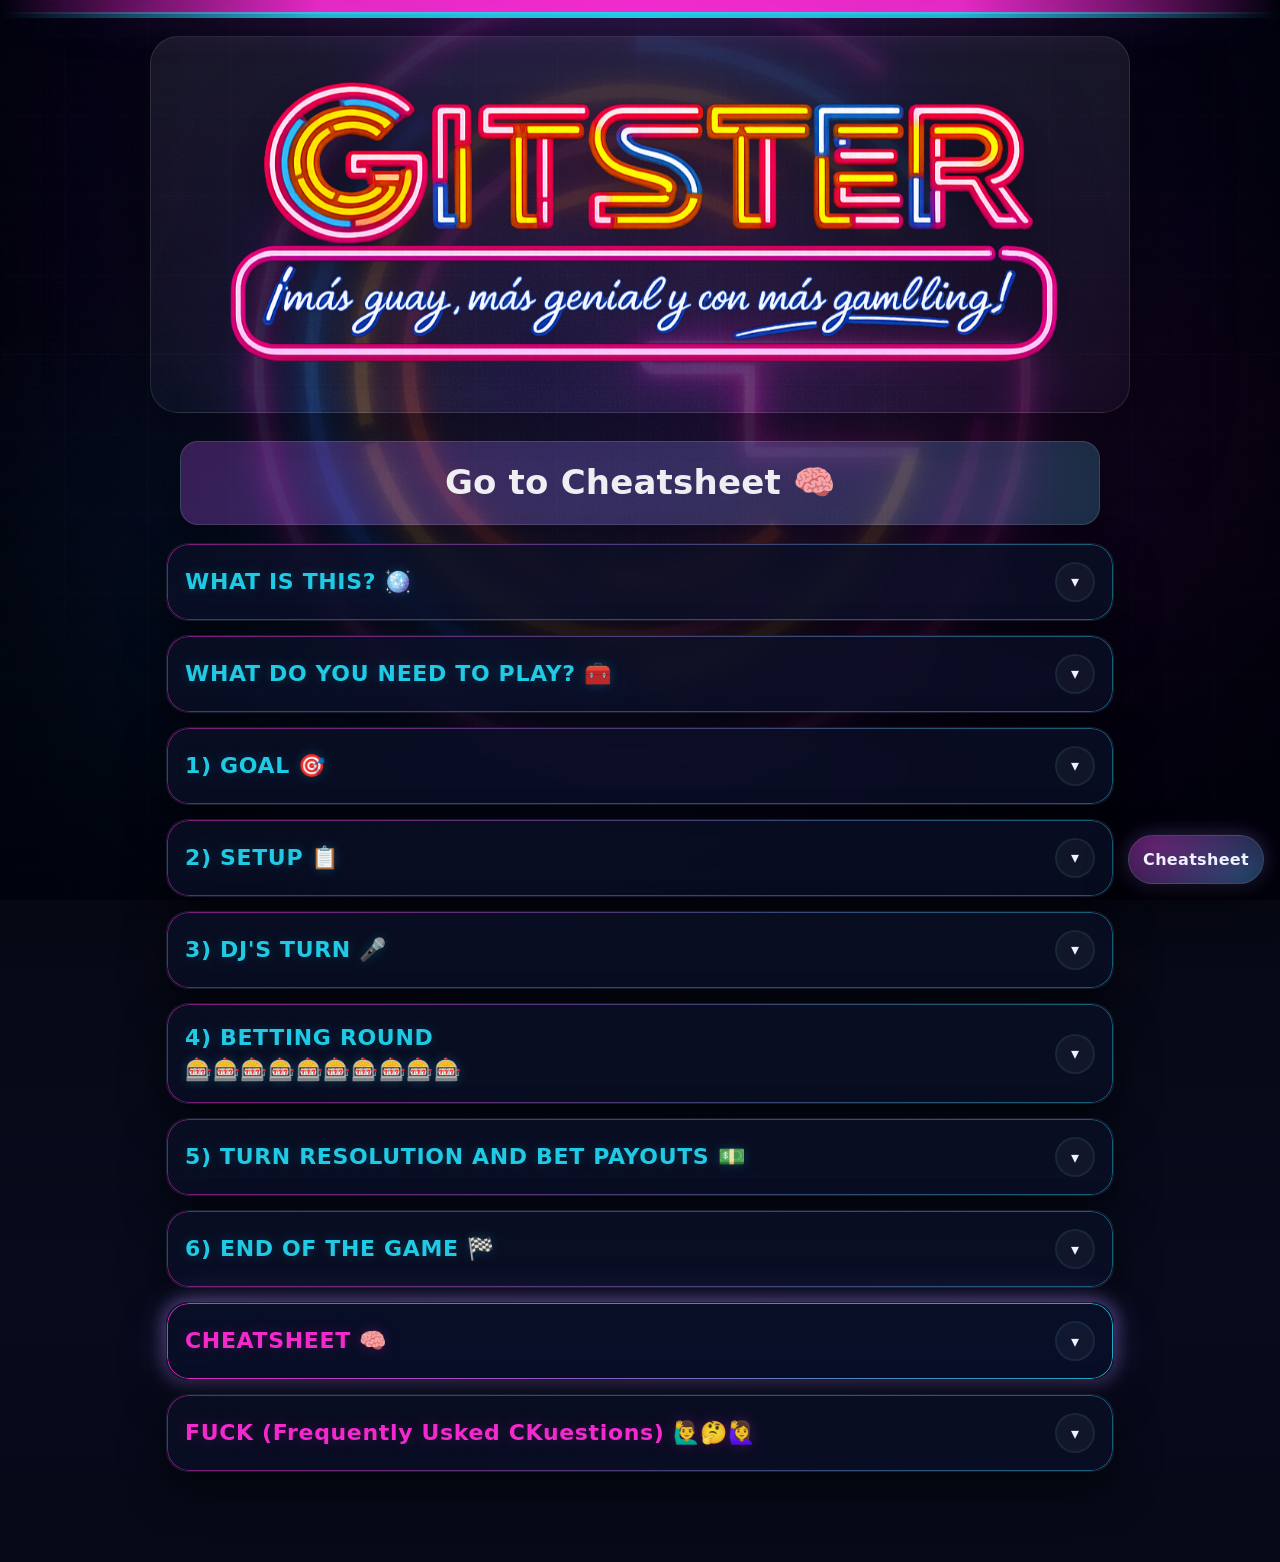
==== docs/rules/en/index.html @ 9a1a18f8 "docs(rules): the ALBUM bet (ES/EN) New category, pays +1 like the title, judged by the app against t" ====
<!doctype html>
<html lang="en">
<head>
  <meta charset="utf-8" />
  <meta name="viewport" content="width=device-width,initial-scale=1,viewport-fit=cover" />
  <title>GITSTER</title>
  <meta name="color-scheme" content="dark" />
  <meta name="theme-color" content="#060814" />

  <!--
    ASSETS (required)
    Inside `docs/assets/` (at the same level as this `index.html`) put:
      - gitster_bg.png    (background)
      - gitster_hero.png  (hero: <strong>Title</strong> + sub<strong>Title</strong>)

    Note: if your phone caches the old image, change the `?v=1` to `?v=2` in this HTML.
  -->

  <style>
    :root{
      --bg0:#060814;
      --bg1:#070b1c;

      --ink:#eef2ff;
      --muted:#b8c0e6;

      --cyan:#22d3ee;
      --mag:#ff2bd6;

      --vio:#a78bfa;
      --amber:#f59e0b;
      --lime:#a3e635;
      --rose:#fb7185;

      --panel:#0a0f26cc;
      --panel2:#0a102ad9;

      --radius2:22px;
      --shadow: 0 18px 40px rgba(0,0,0,.55);
      --glowC: 0 0 18px rgba(34,211,238,.35), 0 0 42px rgba(34,211,238,.18);
      --glowM: 0 0 18px rgba(255,43,214,.35), 0 0 42px rgba(255,43,214,.18);
      --glowV: 0 0 18px rgba(167,139,250,.33), 0 0 42px rgba(167,139,250,.16);
      --glowA: 0 0 18px rgba(245,158,11,.25), 0 0 42px rgba(245,158,11,.12);
      --glowL: 0 0 18px rgba(163,230,53,.20), 0 0 42px rgba(163,230,53,.10);
      --glowR: 0 0 18px rgba(251,113,133,.25), 0 0 42px rgba(251,113,133,.12);

      --max: 980px;
}

    *{box-sizing:border-box}
    html,body{height:100%}
    html{scroll-behavior:smooth}
    body{
      margin:0;
      color:var(--ink);
      font: 16px/1.45 system-ui, -apple-system, Segoe UI, Roboto, Helvetica, Arial, "Apple Color Emoji","Segoe UI Emoji";
      background: linear-gradient(180deg, var(--bg0), var(--bg1) 45%, #040612 100%);
      overflow-x:hidden;
    }

    /* Background (Image A) */
    .bg{
      position:fixed;
      inset:0;
      z-index:-3;
      background:
        radial-gradient(1200px 700px at 50% 10%, rgba(124,58,237,.18), transparent 60%),
        radial-gradient(900px 700px at 70% 55%, rgba(255,43,214,.10), transparent 62%),
        radial-gradient(900px 700px at 25% 75%, rgba(34,211,238,.09), transparent 62%),
        url("../assets/gitster_bg.png?v=1");
      background-size: auto, auto, auto, cover;
      background-position: center, center, center, center;
      background-repeat:no-repeat;
      filter: saturate(1.05) contrast(1.02);
      transform: translateZ(0);
    }
    .bg::before{
      content:"";
      position:absolute;
      inset:0;
      pointer-events:none;
      background: linear-gradient(180deg, rgba(2,4,14,.70), rgba(2,4,14,.26) 42%, rgba(2,4,14,.78) 100%);
    }
    .bg::after{
      content:"";
      position:absolute;
      inset:0;
      pointer-events:none;
      opacity:.14;
      background-image:
        linear-gradient(to right, rgba(255,255,255,.08) 1px, transparent 1px),
        linear-gradient(to bottom, rgba(255,255,255,.08) 1px, transparent 1px);
      background-size: 64px 64px;
      mask-image: radial-gradient(900px 600px at 50% 25%, rgba(0,0,0,1), rgba(0,0,0,.35) 55%, rgba(0,0,0,.08) 85%, transparent 100%);
    }

    .scanlines{
      position:fixed;
      inset:0;
      z-index:-2;
      pointer-events:none;
      opacity:.07;
      background: repeating-linear-gradient(
        to bottom,
        rgba(255,255,255,.10) 0px,
        rgba(255,255,255,.10) 1px,
        transparent 2px,
        transparent 6px
      );
      mix-blend-mode: overlay;
    }

    .skip{
      position:absolute; left:-9999px; top:auto; width:1px; height:1px; overflow:hidden;
    }
    .skip:focus{
      left:12px; top:12px; width:auto; height:auto; padding:10px 12px;
      z-index:9999;
      border-radius:12px;
      background:#0b122b;
      border:1px solid rgba(34,211,238,.45);
      box-shadow:var(--glowC);
      color:var(--ink);
      text-decoration:none;
    }
    .sr-only{
      position:absolute !important;
      width:1px; height:1px;
      padding:0; margin:-1px;
      overflow:hidden; clip:rect(0,0,0,0);
      white-space:nowrap; border:0;
    }

    .top-bars{
      position:sticky;
      top:0;
      z-index:20;
      height:14px;
      background: linear-gradient(90deg, transparent, rgba(255,43,214,.9), rgba(255,43,214,.95), rgba(255,43,214,.9), transparent);
      filter: drop-shadow(0 6px 18px rgba(255,43,214,.25));
    }
    .top-bars::after{
      content:"";
      position:absolute;
      left:0; right:0; bottom:-4px;
      height:6px;
      background: linear-gradient(90deg, transparent, rgba(34,211,238,.85), rgba(34,211,238,.95), rgba(34,211,238,.85), transparent);
      filter: drop-shadow(0 6px 16px rgba(34,211,238,.18));
    }

    .wrap{
      max-width: var(--max);
      margin: 0 auto;
      padding: 6px 16px 90px; /* << more compact, keeps content close to the hero */
    }

        /* HERO (combined image: <strong>Title</strong> + sub<strong>Title</strong>) */
    .hero{
      padding: 22px 0 12px;
    }
    .hero-inner{
      width:min(var(--max), calc(100% - 28px));
      margin:0 auto;
      background: linear-gradient(180deg, rgba(255,255,255,.08), rgba(255,255,255,.03));
      border:1px solid rgba(255,255,255,.10);
      border-radius: 28px;
      box-shadow: 0 24px 90px rgba(0,0,0,.55);
      padding: clamp(14px, 3.2vw, 24px);
      text-align:center;
    }
    .hero-img{
      width: min(860px, 100%);
      height: auto;
      display:block;
      margin: 0 auto;
      filter: drop-shadow(0 18px 34px rgba(0,0,0,.55));
    }

    /* Big CTA to CHEATSHEET */
    .top-cta{
      width:min(var(--max), calc(100% - 28px));
      margin: 10px auto 18px;
    }
    .cheat-cta{
      display:flex;
      align-items:center;
      justify-content:center;
      gap:12px;
      width:100%;
      padding: 16px 18px;
      border-radius: 18px;
      text-decoration:none;
      font-weight: 900;
      font-size: clamp(20px, 5.5vw, 34px);
      letter-spacing:.2px;
      color: rgba(255,255,255,.92);
      background: linear-gradient(90deg, rgba(200,90,255,.26), rgba(90,210,255,.20));
      border: 1px solid rgba(255,255,255,.12);
      box-shadow: 0 16px 40px rgba(0,0,0,.45);
      -webkit-tap-highlight-color: transparent;
    }
    .cheat-cta:active{transform: translateY(1px)}
    .cheat-cta:focus-visible{outline:3px solid rgba(90,210,255,.55); outline-offset:3px}


    .accordion{
      display:grid;
      gap: 14px;
      margin-top: 10px; /* << stuck to the hero */
    }

    details.panel{
      border-radius: var(--radius2);
      background: var(--panel);
      border: 1px solid rgba(255,255,255,.06);
      box-shadow: var(--shadow);
      overflow:hidden;
      position:relative;
      backdrop-filter: blur(10px);
      -webkit-backdrop-filter: blur(10px);
    }

    details.panel::before{ content:none; }
    @supports ((-webkit-mask-composite: xor) or (mask-composite: exclude)) {
      details.panel::before{
        content:"";
        position:absolute;
        inset:0;
        pointer-events:none;
        border-radius: inherit;
        padding: 1px;
        background: linear-gradient(90deg, rgba(255,43,214,.75), rgba(34,211,238,.65));
        -webkit-mask: linear-gradient(#000 0 0) content-box, linear-gradient(#000 0 0);
        -webkit-mask-composite: xor;
        mask-composite: exclude;
        opacity:.65;
      }
    }

    details.panel.featured{
      box-shadow: var(--shadow), var(--glowM), var(--glowC);
      background: var(--panel2);
    }
    @supports ((-webkit-mask-composite: xor) or (mask-composite: exclude)) {
      details.panel.featured::before{
        opacity:.95;
        background: linear-gradient(90deg, rgba(255,43,214,.95), rgba(34,211,238,.85));
      }
    }

    summary{
      list-style:none;
      cursor:pointer;
      padding: 18px 18px;
      user-select:none;
      display:flex;
      align-items:center;
      gap:12px;
      position:relative;
      outline:none;
      -webkit-tap-highlight-color: transparent;
    }
    summary::-webkit-details-marker{display:none}

    .sum-title{
      font-weight: 900;
      letter-spacing: .03em;
      font-size: clamp(18px, 2.2vw, 22px);
    }
    .sum-title .kicker{
      color: rgba(34,211,238,.95);
      text-shadow: 0 0 12px rgba(34,211,238,.22);
    }
    details.featured .sum-title .kicker{
      color: rgba(255,43,214,.95);
      text-shadow: 0 0 14px rgba(255,43,214,.22);
    }

    .caret{
      margin-left:auto;
      width: 40px;
      height: 40px;
      border-radius: 999px;
      display:grid;
      place-items:center;
      background: rgba(255,255,255,.04);
      border: 1px solid rgba(255,255,255,.06);
      box-shadow: inset 0 0 0 1px rgba(34,211,238,.10);
      transition: transform .25s ease, box-shadow .25s ease;
      flex: 0 0 auto;
    }
    details.is-open .caret{
      transform: rotate(180deg);
      box-shadow: inset 0 0 0 1px rgba(255,43,214,.18), 0 0 18px rgba(34,211,238,.18);
    }

    summary:focus-visible{
      box-shadow: 0 0 0 3px rgba(34,211,238,.35), 0 0 0 1px rgba(34,211,238,.55) inset;
      border-radius: 16px;
    }

    /* JS-controlled accordion content (robust on iPhone/WebViews) */
    .panel__content{
      padding: 0 18px;
      color: rgba(238,242,255,.96);
      overflow:hidden;
      max-height: 0px;
      transition: max-height .28s ease;
    }
    details.is-open .panel__content{
      padding-bottom: 18px;
    }

    .panel__content p{margin: 10px 0}
    .panel__content ul{margin: 10px 0 0; padding-left: 20px}
    .panel__content li{margin: 6px 0}
    .panel__content strong{color: #ffffff}

    .lead{color: rgba(238,242,255,.94); margin-top: 8px;}
    .mono{font-variant-numeric: tabular-nums}
    .muted{color: var(--muted)}

    /* Pill-style badges (for labels like TIE, LIMIT, etc.) */
    .tag{
      display:inline-flex;
      align-items:center;
      gap:6px;
      padding: 2px 10px;
      border-radius: 999px;
      font-weight: 900;
      letter-spacing: .03em;
      text-transform: uppercase;
      font-size: 12px;
      line-height: 1.6;
      color: rgba(255,255,255,.92);
      background: rgba(255,255,255,.06);
      border: 1px solid rgba(255,255,255,.12);
      box-shadow: inset 0 0 0 1px rgba(34,211,238,.10);
      white-space: nowrap;
    }
    .tag.mag{
      border-color: rgba(255,43,214,.40);
      box-shadow: inset 0 0 0 1px rgba(255,43,214,.16);
    }

    /* FUCK section <strong>Title</strong> in fuchsia */
    details#fuck .sum-title .kicker{
      color: rgba(255,43,214,.95);
      text-shadow: 0 0 14px rgba(255,43,214,.22);
    }

    .callout{
      margin: 14px 0 10px;
      padding: 14px 14px;
      border-radius: 16px;
      background: rgba(8,12,32,.55);
      border: 2px solid rgba(34,211,238,.60);
      box-shadow: var(--glowC);
    }
    .callout.mag{ border-color: rgba(255,43,214,.70); box-shadow: var(--glowM); }
    .callout.violet{ border-color: rgba(167,139,250,.75); box-shadow: var(--glowV); }
    .callout.amber{ border-color: rgba(245,158,11,.70); box-shadow: var(--glowA); }
    .callout.lime{ border-color: rgba(163,230,53,.70); box-shadow: var(--glowL); }
    .callout.rose{ border-color: rgba(251,113,133,.75); box-shadow: var(--glowR); }
    .callout h4{
      margin:0 0 6px;
      letter-spacing:.02em;
    }

    /* FAQ: question a bit bigger, but smaller than section <strong>Title</strong> */
    .faq h4{
      font-size: 18px;
      font-weight: 900;
    }

    .big-reminder{
      margin: 16px 0 6px;
      text-align:center;
      font-weight: 1000;
      letter-spacing:.06em;
      text-transform: uppercase;
      font-size: clamp(20px, 2.8vw, 28px);
      background: linear-gradient(90deg, rgba(255,43,214,.95), rgba(34,211,238,.95));
      -webkit-background-clip:text;
      background-clip:text;
      color:transparent;
      text-shadow: 0 0 18px rgba(255,43,214,.20), 0 0 22px rgba(34,211,238,.16);
      padding: 6px 0 0;
    }

    .fab{
      position:fixed;
      right: 16px;
      bottom: 16px;
      z-index: 50;
      border-radius: 999px;
      border: 1px solid rgba(255,255,255,.10);
      background:
        radial-gradient(220px 140px at 20% 20%, rgba(255,43,214,.35), transparent 65%),
        radial-gradient(220px 140px at 80% 80%, rgba(34,211,238,.28), transparent 65%),
        rgba(10,16,42,.80);
      color: var(--ink);
      padding: 12px 14px;
      font-weight: 900;
      letter-spacing:.02em;
      cursor:pointer;
      box-shadow: var(--shadow), 0 0 22px rgba(255,43,214,.20), 0 0 22px rgba(34,211,238,.16);
      backdrop-filter: blur(8px);
      -webkit-backdrop-filter: blur(8px);
      text-decoration:none;
      display:inline-flex;
      align-items:center;
      gap:10px;
      -webkit-tap-highlight-color: transparent;
    }
    .fab:focus-visible{
      outline: none;
      box-shadow: var(--shadow), 0 0 0 3px rgba(34,211,238,.35), 0 0 0 1px rgba(34,211,238,.55) inset;
    }

    @media (prefers-reduced-motion: reduce){
      html{scroll-behavior:auto}
      .caret, .fab, .panel__content{transition:none !important}
    }
    .subtle{opacity:.78; font-size:.95em;}
  /* Spacing for action bullets in DJ'S TURN */
  #sec-3 .content-inner ul{margin:0 0 .85rem 0;}
  #sec-3 .content-inner ul li{margin:.85rem 0;}
</style>
</head>

<body>
  <div class="bg" aria-hidden="true"></div>
  <div class="scanlines" aria-hidden="true"></div>

  <a class="skip" href="#contenido">Skip to content</a>
  <div class="top-bars" aria-hidden="true"></div>

  <header class="hero">
  <div class="hero-inner">
    <h1 class="sr-only">GITSTER — cooler, groovier, and with way more gambling!</h1>
    <img class="hero-img" src="../assets/gitster_hero.png?v=1" alt="GITSTER — cooler, groovier, and with way more gambling!" loading="eager" decoding="async" />
  </div>
</header>

  <main id="contenido" class="wrap">

  <div class="top-cta">
    <a class="cheat-cta" href="#cheatsheet" aria-label="Go to the Cheatsheet">Go to Cheatsheet <span aria-hidden="true">🧠</span></a>
  </div>

    <section class="accordion" aria-label="GITSTER rules (accordions)">



      <details class="panel" id="que-es">
        <summary aria-label="Open section WHAT IS THIS?">
          <span class="sum-title"><span class="kicker">WHAT IS THIS? 🪩</span></span>
          <span class="caret" aria-hidden="true">▾</span>
        </summary>
        <div class="panel__content">
          <div class="content-inner">
            <p class="lead">
              <strong>GITSTER</strong> is a spin on the famous put-the-songs-in-chronological-order game, but here the <strong>tokens</strong>
              set the beat way more 🕺<br/>
              In this version, <strong>bets</strong> and card <strong>steals</strong> aren't just forgettable featurings,
              they're the headliner! 💃
            </p>
          </div>
        </div>
      </details>

      <details class="panel" id="necesitas">
        <summary aria-label="Open section WHAT DO YOU NEED TO PLAY?">
          <span class="sum-title"><span class="kicker">WHAT DO YOU NEED TO PLAY? 🧰</span></span>
          <span class="caret" aria-hidden="true">▾</span>
        </summary>
        <div class="panel__content">
          <div class="content-inner">
            <ul>
              <li><strong>The GITSTER app</strong> on every player's phone 📱<br/><span class="muted">One phone is the <strong>HOST</strong> (plays the music and referees), the rest are <strong>controllers</strong></span></li>
              <li><strong>Spotify Premium</strong> on the HOST's phone <span class="muted">(the only one that needs an account)</span> 🎧</li>
              <li><strong>One Spotify playlist per player</strong> (public link) 🎶<br/><span class="muted">That's where the discs come from: the bigger and more varied, the better</span></li>
              <li><strong>A speaker</strong> (optional but recommended) 🔊</li>
            </ul>
            <p><span class="muted">No cards, no tokens, no deck: <strong>the app handles all of it</strong> 🧮</span></p>
          </div>
        </div>
      </details>

      <details class="panel" id="sec-1">
        <summary aria-label="Open section 1) GOAL">
          <span class="sum-title"><span class="kicker">1) GOAL 🎯</span></span>
          <span class="caret" aria-hidden="true">▾</span>
        </summary>
        <div class="panel__content">
          <div class="content-inner">
            <p>Build your <strong>Timeline</strong> by placing discs in <strong>CHRONOLOGICAL ORDER</strong> (before/after) ⌛</p>
            <p>First to <strong>6 discs</strong> —<strong>8</strong> if there are three of you or fewer— with a <strong>2-disc lead</strong> over the runner-up wins <span class="muted">(and if nobody pulls ahead, at 8 (or 10) it's settled by the GRAND FINALE: dance-off)</span> 🏁</p>
            <p class="muted">(The <strong>Exact Year</strong> is <strong>NOT</strong> needed to place discs; it's only good for <strong>winning tokens by betting</strong>)</p>
          </div>
        </div>
      </details>

      <details class="panel" id="sec-2">
        <summary aria-label="Open section 2) SETUP">
          <span class="sum-title"><span class="kicker">2) SETUP 📋</span></span>
          <span class="caret" aria-hidden="true">▾</span>
        </summary>
        <div class="panel__content">
          <div class="content-inner">
            <ul>
              <li>The HOST opens the <strong>room</strong> and everyone else joins from their phone 🛜<br/>
                Each player types <strong>their own nickname</strong> and picks <strong>their playlist</strong> from the list <span class="muted">(nobody types anybody else's name)</span> 📝</li>
              <li>The app pools every playlist into <strong>one single bag</strong> of discs and deals:<br/>
                <strong>1 starting disc</strong> to each Timeline <span class="muted">(from your own playlist whenever it can)</span> 💿<br/>
                and <strong>3 betting tokens</strong> to each player 🪙🪙🪙</li>
              <li><strong>PAYDAY</strong>: every time your DJ turn comes round you get <strong>1 token</strong>, except the first 🪙<br/>
                <span class="muted">Like collecting as you pass Go. Before this, anyone on a bad betting run hit zero and could no longer bet, screw or steal: still sitting at the table but out of the game</span></li>
              <li><strong>Who's the first DJ?</strong> 🎧🎛️<br/>
                <span class="muted">(The DJ is the player the song is playing for)</span> <br/>
                <strong>The app draws it</strong>, and not carelessly: whoever has <strong>never played</strong> goes first; if everyone's a veteran, the <strong>worst in the ranking</strong>; and on a tie, <strong>at random</strong> 🎲
              </li>
            </ul>

            <div class="callout mag" role="note" aria-label="TEAMS note in setup">
              <p><strong style="color: rgba(255,43,214,.95)">TEAMS</strong> – Several playlists under the <strong>SAME nickname</strong> = <strong>one single team</strong> that merges them all 🤝</p>
            </div>

            <div class="callout" role="note" aria-label="LIMIT note">
              <p><strong style="color: rgba(34,211,238,.95)">TOKEN LIMIT</strong><br/> <strong>YOU&nbsp;CANNOT&nbsp;HOARD MORE THAN 10 TOKENS!</strong> ⚠️<br/>
                <span class="muted">You'll soon see that in GITSTER you rack up tokens way faster than usual, so dare to bet and let your inner gambling addict run wild! And watch out: the payday token is lost too if you are already on 10</span> 🤑
              </p>
            </div>
          </div>
        </div>
      </details>

      <details class="panel" id="sec-3">
        <summary aria-label="Open section 3) DJ'S TURN">
          <span class="sum-title"><span class="kicker">3) DJ'S TURN 🎤</span></span>
          <span class="caret" aria-hidden="true">▾</span>
        </summary>
        <div class="panel__content">
          <div class="content-inner">
            <p>The app pulls a disc for the DJ <span class="muted">(from the table's playlists; the better you're doing, the harder it gets)</span> and plays it on the HOST. <strong>Nobody sees title, artist or year</strong> 🙈</p>
            <p>The DJ taps the turntable to listen and decides what to do:</p>

            <ul>
              <li><strong>&nbsp;PLAY IT NORMAL</strong> 🎵<br/>Listen to the song, <strong>drag the disc</strong> into its slot in the Timeline 🕒<br/>and try to guess the <strong><strong>Title</strong></strong> and <strong>Artist(s)</strong> 🎵🎤</li>
            </ul>

            <div class="callout lime" role="note" aria-label="Note THE DJ BETS FOR FREE">
              <p><strong style="color: rgba(163,230,53,.95)">THE DJ BETS FOR FREE</strong> – Guessing Title and Artist costs the DJ <strong>no tokens at all</strong>: they can only gain 🤑<br/>They say them <strong>out loud</strong> right after placing the disc, before betting opens <span class="muted">(the app nags them so they don't forget)</span> 🎤<br/><span class="muted">The DJ <strong>no longer guesses the Exact Year</strong>: it took forever to say and almost never landed. The Exact Year is left to everyone else, as a bet</span> ⏭️</p>
            </div>

            <div class="callout mag" role="note" aria-label="RHYTHM note">
              <p><strong style="color: rgba(255,43,214,.95)">RHYTHM</strong> – You can listen to the song <strong>UP TO THE CHORUS</strong> (included), no listening to the whole thing ⏱️<br/><span class="muted">If there's no chorus, max<br/><strong>1 minute</strong></span> ⏳</p>
            </div>

            <ul>
              <li><strong>&nbsp;REMIX</strong> 🎲<br/>The DJ pays tokens to <strong>discard</strong> the disc and have the app pull another one 🤞</li>
              <p>Cost per turn (cumulative):<br/>the first remix of the turn costs<br/><strong>1 token</strong>, the second <strong>2</strong>, the third <strong>3</strong>;<br/>and so on 📈</p>

            <div class="callout mag" role="note" aria-label="Note FORCE REMIX">
              <p><strong style="color: rgba(255,43,214,.95)">FORCE REMIX (screw the DJ)</strong> – While the song plays (and <strong>before</strong> the DJ locks their placement), any player can pay <strong>3 tokens</strong> to force a <strong>REMIX</strong> (free for the DJ, and it doesn't bump their counter) 😈<br/><span class="muted">For when you can tell they know the song. The new song can be screwed again, for another 3</span><br/><span class="muted">🟢 HUNT THE LEADER: if the DJ is (or ties for) first, forcing a REMIX costs only <strong>2 tokens</strong> and the button turns green 👑</span></p>
            </div>
              <li><strong>&nbsp;BUY THE DISC</strong> 💸<br/>By paying <strong>5 tokens</strong>, the DJ skips the placement: the disc drops <strong>straight</strong> into its right spot 🧐</li>
              <p>On that turn, there will be <strong>NO</strong><br/><strong>BETTING ROUND</strong> 🚫<br/><span class="muted">and the DJ doesn't collect for Title/Artist either</span></p>
            </ul>

            <div class="callout" role="note" aria-label="LAW OF ADVANTAGE note">
              <p><strong style="color: rgba(34,211,238,.95)">LAW OF ADVANTAGE I</strong> – The player(s) with the most discs <strong>CANNOT BUY</strong> (but they CAN <strong>REMIX</strong>) ⚖️<br/><span class="muted">Exception: if EVERYONE is tied (round one) there's no advantage to curb, so it's allowed</span></p>
              <p>And nobody, however they're doing, can <strong>buy the disc that wins them the game</strong>: that one has to be played 🚫</p>
            </div>

            <div class="callout mag" role="note" aria-label="Note STEAL THE DISC">
              <p><strong style="color: rgba(255,43,214,.95)">STEAL THE DISC</strong> 🦹 – While the song plays (and <strong>before</strong> the listening window closes), any player who does NOT hold the disc can pay <strong>9 tokens</strong> to <strong>take it from the DJ</strong> and place it <strong>in THEIR own Timeline</strong>.</p>
              <ul>
                <li>The thief <strong>can't</strong> be forced to REMIX, but they <strong>can be re-robbed</strong> before they lock their placement (chaining steals). Each steal costs another 9 tokens 🔁</li>
                <li>If the thief places it <strong>right</strong>, they keep the disc. If they get it <strong>wrong</strong>, the disc goes to the first person by priority who bet the correct slot (it only duplicates on a <strong>PLATINUM RECORD</strong>) 🎯</li>
                <li>The <strong>robbed DJ does NOT lose their guessing turn</strong>: they still score title and artist as usual, even after being robbed 😤</li>
                <li>On top of that, the DJ (and anyone robbed along the chain) can bet <strong>Chronological Order for FREE</strong> against the thief's placement, in case they slip up. The original DJ has <strong>priority</strong> to reclaim the disc (even if they tap later). The rest of the table can also bet chron, but paying 🕒</li>
                <li>Stealing (or screwing) the DJ triggers <strong>revenge</strong>: when that person is the DJ, your steal/screw button against them lights up until you retaliate 🤬</li>
              </ul>
              <p><span class="muted">CAREFUL! Spending 9 tokens leaves you nearly at 0, so you can't bet and it'll take you at least one round to start winning tokens again 😱</span><br/><span class="muted">🟢 HUNT THE LEADER: if the disc holder is (or ties for) first, stealing it costs only <strong>7 tokens</strong> and the button turns green 👑</span></p>
            </div>
            </div>
        </div>
      </details>

      <details class="panel" id="sec-4">
        <summary aria-label="Open section 4) BETTING ROUND">
          <span class="sum-title"><span class="kicker">4) BETTING ROUND<br/>🎰🎰🎰🎰🎰🎰🎰🎰🎰🎰</span></span>
          <span class="caret" aria-hidden="true">▾</span>
        </summary>
        <div class="panel__content">
          <div class="content-inner">
            <p><span class="muted">No more fighting over who said GITSTER first, who shouted the loudest, who gets to be goalkeeper because the ball is theirs and if we don't let them they'll go home and take it with them and blah, blah, blah!</span></p>
            <p><span class="muted">Here we're <del>gambling addicts</del> civilized players and, as such, we let the app referee</span> 🫡</p>

            <p>The moment the DJ places their disc, the HOST opens betting and this is a <strong>RACE</strong> 🏁</p>
            <p><strong>First to tap a category owns it</strong>: no turn order, no counterclockwise, just <strong>reflexes</strong> 🤜</p>

            <ul>
              <li><strong>BET</strong> on <strong>ONLY ONE</strong> of the following categories:<br/><strong>Title</strong>, <strong>Artist(s)</strong>, <strong>Album</strong> or <strong>Exact Year</strong> (<strong>1 token</strong>)<br/>or <strong>Chronological Order</strong> (<strong>2 tokens</strong>: winning a disc can't be as cheap as winning a token) 🕒🎵🎤💿📆<br/><span class="muted">Chronological Order means betting the DJ FAILS: YOU pick the slot you think is right (and it has to be a different one from theirs)</span></li>
              <li><strong>PASS</strong> 🤷‍♀️</li>
            </ul>

            <p>You can <strong>change your mind</strong> while the round is still open: tapping another category releases the previous one 🔄</p>

            <div class="callout mag" role="note" aria-label="NO REPEATS note">
              <p><strong style="color: rgba(255,43,214,.95)">NO REPEATS</strong> – If a player before you (DJ included) has already bet on a Timeline Zone (<strong>Chronological Order</strong>) you wanted to bet on, or has said a <strong>Title</strong>, <strong>Artist(s)</strong>, <strong>Album</strong> or <strong>Exact Year</strong> you wanted to bet on; you pass or bet on something else 🤷‍♂️</p>
              <p>In short: <strong>TOUGH LUCK, KEEP DANCING</strong> <span class="muted">(quite literally)</span> 🕺</p>
            </div>

            <div class="callout" role="note" aria-label="VARIOUS ARTISTS note">
              <p><strong style="color: rgba(34,211,238,.95)">VARIOUS ARTISTS</strong> – When betting on <strong>Artist(s)</strong>, you can name one or several (to steal token-winning chances from the players who go after you) 🖕; but if you name several artists <strong>AND GET AT LEAST ONE WRONG, YOU LOSE THE BET</strong> ☠️</p>
              <p><span class="muted">Getting the main artist right pays <strong>+1</strong>; getting a <strong>feat</strong> or guest right pays <strong>+2</strong> (that one's harder)</span></p>
            </div>

            <div class="callout mag" role="note" aria-label="LAW OF ADVANTAGE II note, this time it's personal">
              <p><strong style="color: rgba(255,43,214,.95)">LAW OF ADVANTAGE II, this time it's personal</strong> – The player(s) with the most discs <strong>ALSO CANNOT BET ON CHRONOLOGICAL ORDER</strong>, but they CAN <strong>FORCE REMIX</strong> ⚖️<br/><span class="muted">Same exception: if EVERYONE is tied, it's allowed</span></p>
            </div>

            <div class="callout violet" role="note" aria-label="SAY IT OUT LOUD note">
              <p><strong style="color: rgba(167,139,250,.95)">SAY IT OUT LOUD!</strong> – Claiming the category on your phone <strong>is not betting</strong>: you have to <strong>say your answer</strong> before the disc is revealed 🗣️<br/><span class="muted">Title, Artist and Year are called out and the HOST judges them. The only thing you touch on the phone is the Chronological Order slot. That's why the HOST is the one who closes betting, once everybody has sung theirs</span></p>
            </div>

          </div>
        </div>
      </details>

      <details class="panel" id="sec-5">
        <summary aria-label="Open section 5) TURN RESOLUTION AND BET PAYOUTS">
          <span class="sum-title"><span class="kicker">5) TURN RESOLUTION AND BET PAYOUTS 💵</span></span>
          <span class="caret" aria-hidden="true">▾</span>
        </summary>
        <div class="panel__content">
          <div class="content-inner">
            <p>Once everybody has bet (and called out their answer), the HOST closes betting and the disc is revealed:</p>
            <ul>
              <li>If the DJ placed it right in their Timeline, they keep it 👍</li>
              <li>Otherwise, it's discarded, <strong>unless</strong> someone bet on <strong><strong>Chronological Order</strong></strong> and got it right, in which case they place it in their own Timeline 🎉</li>
            </ul>

            <p>Next the app hands out the tokens (starting with the DJ):</p>

            <ul>
              <li>For the DJ, <strong>as long as they placed the disc right in their Timeline</strong> (otherwise, they collect NOTHING):
                <ul>
                  <li><strong>Title</strong>: <strong>+1</strong> 🙂</li>
                  <li><strong>Artist</strong>, main: <strong>+1</strong> · <strong>feat</strong> or guest: <strong>+2</strong> 😊</li>
                  <li> They can win at most<br/><strong>+3 tokens</strong> 😁🤩🥳</li>
                </ul>
              </li>
              <li>For the rest of the players (bets against the house):
                <ul>
                  <li><strong><strong>Title</strong></strong>: <strong>+1</strong> 🙂</li>
                  <li><strong><strong>Artist</strong></strong>: main <strong>+1</strong> · feat <strong>+2</strong> 😊</li>
                  <li><strong><strong>Album</strong></strong>: <strong>+1</strong> 🙂</li>
                  <li><strong><strong>Exact Year</strong></strong>: <strong>+2</strong> 🤩🥳</li>
                  <li><strong>Chronological Order</strong>: if the DJ fails and your placement was right, <strong>you take the disc</strong> (0 tokens) 🎉; if you were BOTH right, <strong>PLATINUM RECORD</strong> (see below) 💿💿; in any other case you lose your <strong>2 tokens</strong> ☠️</li>
                  <li>If you lost your bet, you leave<br/><strong>1 token</strong> in the box (<strong>-1</strong>) 😭</li>
                  <li>If you passed (didn't bet), you're a chicken and you stay as you are 💩</li>
                </ul>
              </li>
            </ul>

<div class="callout" role="note" aria-label="TITLE-ITIS note">
              <p><strong style="color: rgba(34,211,238,.95)">TITLE-ITIS</strong> – For a <strong>Title</strong> bet to count, you have to say it <strong>(almost) PERFECTLY</strong>, with its articles, its tiny little words and all ☝️🤓<br/>The only thing you're allowed to skip are the "subtitles" in parentheses<br/>E.g.: For <strong>Blue (Da Ba Dee)</strong>,<br/>by Eiffel 65, <strong>"Blue"</strong> is enough<br/><span class="muted">(but who on earth says just "Blue" for Blue (Da Ba Dee)?!)</span> </p>
            </div>

            <div class="callout mag" role="note" aria-label="MAIN <strong>Artist</strong>S note">
              <p><strong style="color: rgba(255,43,214,.95)">MAIN ARTIST OR FEAT?</strong> <br/>Getting the <strong>main</strong> artist right pays <strong>+1</strong>; getting a <strong>feat</strong> or guest right pays <strong>+2</strong>, which is a fair bit harder 🙈🙉🙊<br/><strong>Artist is ONE single bet</strong>: go for the guests and miss one and it's <strong>+2 or NOTHING</strong> — you don't even collect the <strong>+1</strong> for the main artist you did get right ☠️<br/><span class="muted">Goes for the DJ and for bettors alike: name the feats and you're all in</span></p>
            </div>

            <div class="callout lime" role="note" aria-label="THE ALBUM note">
              <p><strong style="color: rgba(163,230,53,.95)">THE ALBUM</strong> 💿 – Naming the <strong>record</strong> the song comes from pays <strong>+1</strong>, same as the Title. The app judges it and shows the album name at the reveal <span class="muted">(whatever Spotify says: if the song shipped on a compilation or a reissue, that's the one that counts)</span> ☝️</p>
              <p><span class="muted">A playlist imported a long time ago may not carry album names: when that happens the app simply <strong>doesn't offer the bet</strong> that turn. Re-import it and it's back</span> 🔄</p>

            </div>

            <div class="callout" role="note" aria-label="PLATINUM RECORD note">
              <h4>💿💿 PLATINUM RECORD (you were both right)</h4>
              <p>If the song's year <strong>TIES</strong> a year already in the Timeline, there are <strong>TWO valid slots</strong> (right before and right after that year) 🤯</p>
              <p><span class="muted">E.g.: the Timeline has …2016, <strong>2019</strong>, 2026… and a <strong>2019</strong> song comes up: it fits between 2016 and 2019, and also between 2019 and 2026</span></p>
              <p>If the DJ placed it in one and you bet <strong>Chronological Order</strong> on the other, <strong>nobody was wrong</strong>: the record gets <strong>pressed twice</strong> 💥</p>
              <ul>
                <li>The DJ (or the thief) <strong>keeps their disc</strong> 👍</li>
                <li>You place <strong>a copy</strong> in your own Timeline 🎉</li>
                <li>The copy <strong>is paid for with your bet</strong>: you leave your <strong>2 tokens</strong> 🪙</li>
              </ul>
              <p><span class="muted">Same deal when a <strong>thief</strong> is the one placing: if they get it right and someone names the other valid slot, that's a copy (first by priority)</span></p>
            </div>

            <div class="big-reminder">REMEMBER THE MAXIMUM LIMIT OF 10 TOKENS!</div>
          </div>
        </div>
      </details>

      <details class="panel" id="sec-6">
        <summary aria-label="Open section 6) END OF THE GAME">
          <span class="sum-title"><span class="kicker">6) END OF THE GAME 🏁</span></span>
          <span class="caret" aria-hidden="true">▾</span>
        </summary>
        <div class="panel__content">
          <div class="content-inner">
            <p>Reaching <strong>10 discs</strong> is not enough: you have to get there <strong>clearly ahead</strong> 🙅‍♂️</p>
            <ul>
              <li>The app checks it <strong>at the end of every ROUND</strong>, never mid-way: a round is a <strong>full lap</strong>, until the turn comes back to whoever opened the game ↩️<br/><span class="muted">That way everyone has DJ'd the same number of times and nobody is left without their shot</span></li>
              <li>With <strong>6 discs or more</strong> —<strong>8</strong> if there are three of you or fewer— and a <strong>lead of ≥ 2</strong> over the runner-up, you win right there <br/><span class="muted">(6–4, 7–5…)</span> 🎾</li>
              <li>Without that lead, <strong>another round</strong> 🔁</li>
              <li>The moment someone hits <strong>8 discs</strong> —<strong>10</strong> if there are three of you or fewer—, that is the <strong>last normal round</strong>: next comes the GRAND FINALE 🕺</li>
            </ul>

            <div class="callout amber" role="note" aria-label="GRAND FINALE note">
              <p><strong style="color: rgba(245,158,11,.95)">GRAND FINALE: DANCE-OFF</strong> – <strong>Everyone who reached 10 discs</strong> qualifies 🕺💃<br/>
              Five <strong>songs</strong> come up with title and artist, <strong>no audio</strong>, and you get <strong>45 seconds</strong> to order them by year on your phone ⏱️<br/>
              <span class="muted">Whoever gets more <strong>comparisons</strong> right (out of 10) wins, and if you tie, whoever settled first</span><br/>
              <strong>The dance-off beats the disc count</strong>: whoever wins it wins the game 👑</p>
            </div>

            <div class="callout mag" role="note" aria-label="TIE AT THE TOP note">
              <p><strong style="color: rgba(255,43,214,.95)">TIE AT THE TOP</strong> – Level at the top, nobody wins: you play another round, and once someone hits the line the <strong>dance-off</strong> settles it 😵‍💫<br/><span class="muted">No more endless 11–10, 12–11, 13–12 games</span></p>
            </div>

            <div class="callout" role="note" aria-label="NEW MEDALS note">
              <p><strong style="color: rgba(34,211,238,.95)">TWO NEW MEDALS</strong> – 🕺 <strong>Death Tango</strong> for reaching the dance-off and 👑 <strong>King of GITSTER</strong> for winning it <span class="muted">(the winner takes both)</span></p>
            </div>
          </div>
        </div>
      </details>

<details id="cheatsheet" class="panel featured">
        <summary aria-label="Open section CHEATSHEET">
          <span class="sum-title"><span class="kicker">CHEATSHEET 🧠</span></span>
          <span class="caret" aria-hidden="true">▾</span>
        </summary>
        <div class="panel__content">
          <div class="content-inner">
            <ul>
  <li>The app draws the first DJ: newcomer → worst in the ranking → at random 🎲</li>
  <li>Starting tokens: <span class="mono">3</span> 🪙🪙🪙</li>
  <li>Payday: <span class="mono">+1</span> token every time your DJ turn comes round, except the first 🪙</li>
  <li>Token limit: <span class="mono">10</span> ⚠️</li>
  <li>You can listen to the song up to the chorus (included)<br/><span class="muted">If there's no chorus: 1 minute</span> ⏳</li>
  <li><strong>Remix</strong>: 1st costs <span class="mono">1</span>, 2nd costs <span class="mono">2</span>, 3rd costs <span class="mono">3</span>… (in the same turn) 🎲</li>
  <li><strong>Buy the disc</strong>: costs <span class="mono">5</span> tokens <strong>AND ONLY IF YOU'RE NOT IN THE LEAD</strong> 💸<br/><span class="muted">No betting that turn, and the DJ collects nothing for Title/Artist</span></li>
  <li>The DJ guesses Title/Artist <strong>FOR FREE</strong>: they can only gain 🤑<br/><span class="muted">The Exact Year is no longer the DJ's to guess: it's for bettors only</span></li>
  <li>Betting is a <strong>RACE</strong>: first to tap a category owns it 🏁<br/><span class="muted">Title/Artist/Album: <span class="mono">1</span> token, pays <span class="mono">+1</span> · Exact Year: <span class="mono">1</span> token, pays <span class="mono">+2</span> (missing costs <span class="mono">-1</span>) · Chronological Order: <span class="mono">2</span> tokens (you bet the DJ FAILS)<br/>1 category per player · if you're in the lead or tied at the top, you CANNOT BET on Chronological Order</span> ⚖️</li>
  <li>Claiming isn't betting: you must <strong>say your answer out loud</strong> before the reveal 🗣️</li>
  <li><strong>FORCE REMIX</strong> (screw the DJ): while the song plays (before they lock their placement), pay <span class="mono">3</span> tokens to force a free <strong>REMIX</strong> (only <span class="mono">2</span> if they lead 👑) 😈<br/><span class="muted">For when you can tell they know the song; the new song can be screwed again</span></li>
  <li><strong>STEAL THE DISC</strong>: while it plays (before the listening closes), pay <span class="mono">9</span> tokens (<span class="mono">7</span> if they lead 👑) to take the song from the DJ and place it in <strong>YOUR</strong> Timeline 🦹<br/><span class="muted">The thief can't be forced to REMIX but can be re-robbed; if they place it right they keep the disc; the robbed DJ still guesses title and artist, and bets Chronological Order for FREE (with priority) to reclaim it if the thief slips up</span></li>
  <li><strong>PLATINUM RECORD</strong>: if the year ties and you both nail a valid slot, the disc duplicates 💿💿<br/><span class="muted">The placer keeps theirs, you place a copy and leave your 2 tokens</span></li>
  <li>If you get (at least) one artist wrong, you lose the <strong>Artist(s)</strong> bet ☠️</li>
  <li>You win with <span class="mono">6</span>+ discs and a <strong>lead ≥ 2</strong>, checked <strong>at the end of every ROUND</strong> (full lap) ↩️<br/><span class="muted">With <strong>three players or fewer</strong> the line goes up to <span class="mono">8</span>, because less table passes between one of your discs and the next. Once someone hits <span class="mono">8</span> (or <span class="mono">10</span>), that round is the last: it's settled by the <strong>GRAND FINALE: DANCE-OFF</strong> between everyone on the line 🕺</span></li>
</ul>
          </div>
        </div>
      </details>


      <details class="panel" id="fuck">
        <summary aria-label="Open section FUCK (Frequently Usked CKuestions)">
          <span class="sum-title"><span class="kicker">FUCK (Frequently Usked CKuestions) 🙋‍♂️🤔🙋‍♀️</span></span>
          <span class="caret" aria-hidden="true">▾</span>
        </summary>
        <div class="panel__content">
          <div class="content-inner faq">


            <div class="callout mag" role="note" aria-label="FAQ Players and teams">
              <h4>How many players is it for? Can you play in teams?</h4>
              <p>GITSTER is a game designed for <strong>4–7 players</strong> 🚶‍♂️🚶‍♀️🚶🚶‍♂️+🚶‍♀️🚶🚶‍♂️</p>
              <p>But relax, Mister Sociable 😎 / Miss Popularity 👸, if you are<br/><strong>8 or more players, you can play</strong><br/><strong>in teams</strong>, though you'll have to agree on the Timeline and Betting decisions together 🤝</p>
              <p>In the app it's straightforward: <strong>several playlists under the same nickname</strong> = one single team, and their songs get merged 🤝</p>
              <ul>
                <li>8 players = 4 pairs 🧑‍🤝‍🧑🧑‍🤝‍🧑🧑‍🤝‍🧑🧑‍🤝‍🧑</li>
                <li>9 players = 3 trios 👪👪👪 or 3 pairs + 1 trio 🧑‍🤝‍🧑🧑‍🤝‍🧑🧑‍🤝‍🧑👪</li>
                <li>10 players = 5 pairs 🧑‍🤝‍🧑🧑‍🤝‍🧑🧑‍🤝‍🧑🧑‍🤝‍🧑🧑‍🤝‍🧑</li>
                <li>11 players = 3 trios + 1 pair 👪👪👪🧑‍🤝‍🧑</li>
                <li>12 players = 4 trios 👪👪👪👪</li>
              </ul>
              <p><span class="muted">And we won't give you more examples because we think you've got it (and because we know nobody has more than 12 friends, don't flatter yourselves)</span></p>
            </div>

            <div class="callout" role="note" aria-label="FAQ Token limit excess">
              <h4>📜 Why do the “Laws of Advantage” exist? (why nerf the player who's winning?)</h4>
              <p>Most of the game's additional rules (the ones in fuchsia and blue boxes) are designed to <strong>balance the game and prevent exploits</strong> ⚙️</p>
                <ul>
                  <li>For example, the player(s) in the lead can't buy discs to <strong>prevent a SNOWBALL effect</strong> (the ones winning pulling even further ahead of the ones losing) 🦾⛄️</li>
                  <li>Likewise, the leader(s) can't bet on Chronological Order: that's the bet that <strong>steals discs</strong>, and whoever is already ahead doesn't need to steal discs from anyone to keep winning 💪💪</li>
                </ul>
              <p><span class="muted">In the end it's about giving everyone <strong>equal opportunities</strong> to make the game <strong>more competitive</strong> and, therefore, <strong>more fun</strong></span> 🤪</p>
            </div>

            <div class="callout violet" role="note" aria-label="FAQ Rewind and replay">
              <h4>🎧 Can you rewind or replay the song?</h4>
              <p>The DJ has <strong>⏮ Replay</strong> and <strong>+10s</strong> on their screen, so technically yes ⏪⏩</p>
              <p><span class="muted">But the chorus limit still stands: replaying the same bit, fine; listening to the whole song hunting for the clue, no 🙅‍♂️</span></p>
            </div>

            <div class="callout rose" role="note" aria-label="FAQ Hints while listening">
              <h4>🗣️ Can you talk during the listening or give hints?</h4>
              <p>You can talk and trash-talk, but <strong>no direct hints</strong> 🤫<br/>You can <strong>NOT</strong> <strong>shout to screw people over</strong> and keep them from hearing the song 🤐</p>
            </div>

            <div class="callout" role="note" aria-label="FAQ Updating the app">
              <h4>📲 How does the app update?</h4>
              <p>On its own: if there's a new version, a banner shows up at the top when you open it to <strong>download and install</strong> ⬆️</p>
              <p><span class="muted">The playlists you already have saved <strong>are not lost</strong> when you update</span> 💾</p>
            </div>

            <div class="callout amber" role="note" aria-label="FAQ Buy disc">
              <h4>💸 Buying the disc (5 tokens)</h4>
              <p><strong>When can I buy it?</strong> Whenever you want (no need to wait for the chorus) ⚡️</p>
              <h4>🤔 If I buy, can I win tokens for Title/Artist?</h4>
              <p>No: if you buy, you <strong>collect no tokens</strong> that turn 🙅‍♀️</p>
              <h4>🏁 Can I buy the disc that wins me the game?</h4>
              <p>No. That one you have to <strong>play for</strong> 🚫</p>
            </div>

            <div class="callout lime" role="note" aria-label="FAQ Remix after listening">
              <h4>🎲 Can I REMIX even if I've already listened to the song?</h4>
              <p>Yes, but try to keep the game moving 🥱</p>
              <p>If you can tell <strong>you have no clue about the song</strong> from the start, remix fast, spending a token is no big deal <span class="muted">(and I doubt Our Lady of the Remix will suddenly appear to you and reveal what year the song is from)</span> 😂</p>
            </div>

            <div class="callout mag" role="note" aria-label="FAQ Disputes">
              <h4>⚔️ Disputes (“almost perfect” title, main vs feat, etc.)</h4>
              <p>Decided by a <strong>quick vote</strong> by show of hands<br/>(majority rules) 🙋‍♀️🗳️🙋‍♂️</p>
              <p>If there's a <strong>tie</strong>: it counts as valid 🤷‍♂️</p>
            </div>

            <div class="callout" role="note" aria-label="FAQ No clear chorus">
              <h4>⏱️ What if the song has no clear chorus?</h4>
              <p>You listen for a max of <strong>1 minute</strong> (<del>someday</del> the app will cut it off automatically) ✋</p>
            </div>

            <div class="callout violet" role="note" aria-label="FAQ Token limit excess">
              <h4>🔟 What if I'm at 10 tokens and I'm owed more?</h4>
              <p>You stay at <strong>10</strong> 🥲<br/>The excess is lost 🙏<br/><span class="muted">In general, when in doubt, remember: <strong>TOUGH LUCK, KEEP DANCING</strong></span> 💃</p>
            </div>

          </div>
        </div>
      </details>

    </section>
  </main>

  <a class="fab" id="cheatsheetFab" href="#cheatsheet" aria-label="Go to CHEATSHEET">Cheatsheet</a>

  <script>
(() => {
  const panels = Array.from(document.querySelectorAll('details.panel'));
  const DURATION = 280; // must match the CSS (transition)

  const prefersReducedMotion = window.matchMedia && window.matchMedia('(prefers-reduced-motion: reduce)').matches;
  const smoothBehavior = prefersReducedMotion ? 'auto' : 'smooth';

  function getContent(d){
    return d.querySelector('.panel__content');
  }

  function setExpanded(d, expanded){
    const content = getContent(d);
    if (!content) {
      d.open = expanded;
      d.classList.toggle('is-open', expanded);
      return;
    }

    if (expanded) {
      d.open = true;
      d.classList.add('is-open');
      // animation: 0 -> scrollHeight
      content.style.maxHeight = content.scrollHeight + 'px';
    } else {
      // animation: scrollHeight -> 0
      d.classList.remove('is-open');
      content.style.maxHeight = content.scrollHeight + 'px';
      requestAnimationFrame(() => {
        content.style.maxHeight = '0px';
      });
      window.setTimeout(() => {
        d.open = false;
      }, prefersReducedMotion ? 0 : DURATION);
    }
  }

  function closeOthers(current){
    panels.forEach(p => {
      if (p !== current && p.open) setExpanded(p, false);
    });
  }

  // Init + click override (for animation + "only one open" mode)
  panels.forEach(d => {
    const summary = d.querySelector('summary');
    const content = getContent(d);

    // initial state
    d.classList.toggle('is-open', d.open);
    if (content) content.style.maxHeight = d.open ? (content.scrollHeight + 'px') : '0px';

    summary?.addEventListener('click', (e) => {
      e.preventDefault();
      const willOpen = !d.open;
      if (willOpen) closeOthers(d);
      setExpanded(d, willOpen);
    });
  });

  // Recalculate heights on rotate / resize
  window.addEventListener('resize', () => {
    panels.forEach(d => {
      if (!d.open) return;
      const content = getContent(d);
      if (content) content.style.maxHeight = content.scrollHeight + 'px';
    });
  });

  // Jump + open Cheatsheet (big button + FAB)
  function openCheatsheet(){
    const cs = document.getElementById('cheatsheet');
    if (!cs) return;
    closeOthers(cs);
    setExpanded(cs, true);
    cs.scrollIntoView({ behavior: smoothBehavior, block: 'start' });
    history.replaceState(null, '', '#cheatsheet');
  }

  document.querySelectorAll('a[href="#cheatsheet"]').forEach(a => {
    a.addEventListener('click', (e) => {
      e.preventDefault();
      openCheatsheet();
    });
  });

  // If the page is opened with #cheatsheet in the URL, open it
  if (location.hash === '#cheatsheet') {
    // let it paint 1 frame before computing scrollHeight
    requestAnimationFrame(openCheatsheet);
  }
})();
</script>
</body>
</html>
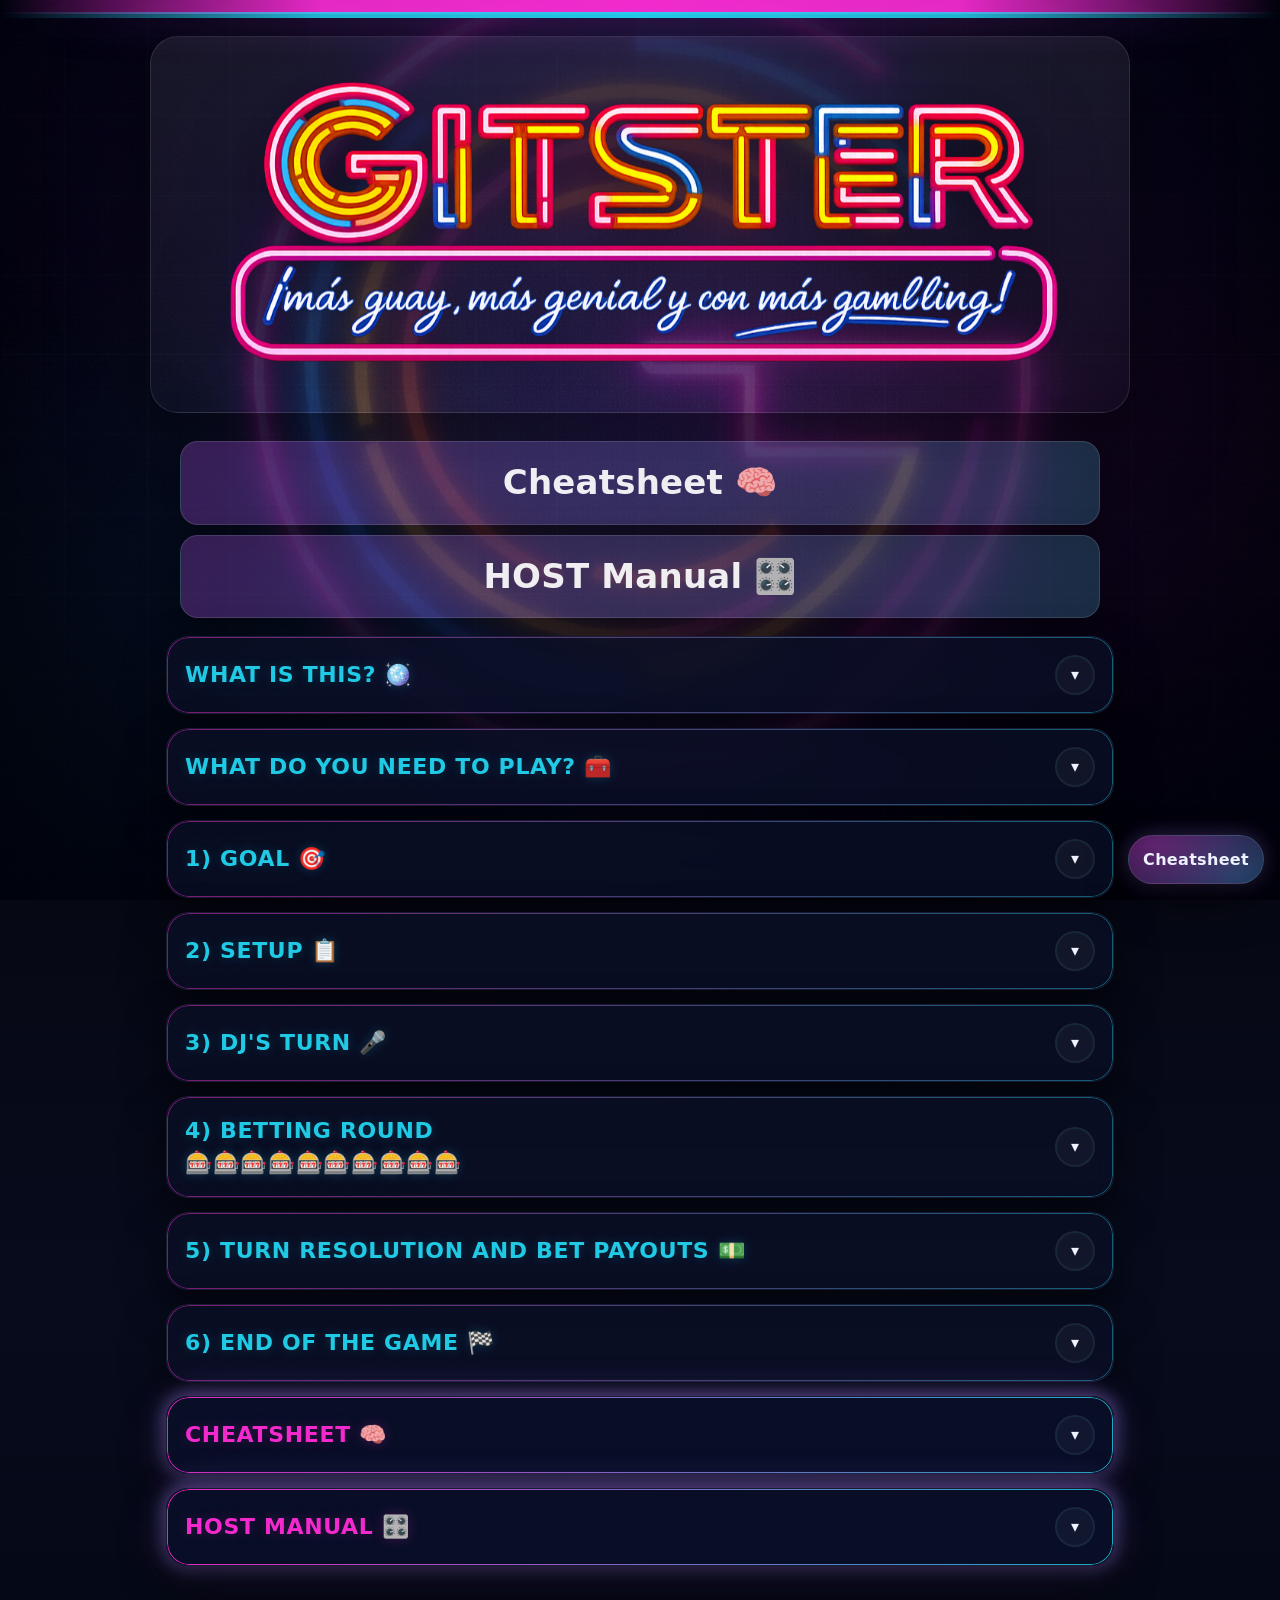
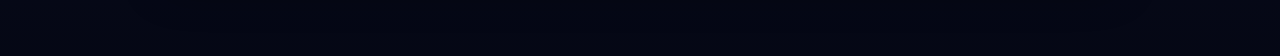
==== commit a2be3dbd: "docs(rules): the English mirror of today's rewrite Rebuilt from the Spanish so both files line up ag" ====
--- a/docs/rules/en/index.html
+++ b/docs/rules/en/index.html
@@ -58,7 +58,7 @@
       overflow-x:hidden;
     }
 
-    /* Background (Image A) */
+    /* Fondo (Imagen A) */
     .bg{
       position:fixed;
       inset:0;
@@ -151,10 +151,10 @@
     .wrap{
       max-width: var(--max);
       margin: 0 auto;
-      padding: 6px 16px 90px; /* << more compact, keeps content close to the hero */
-    }
-
-        /* HERO (combined image: <strong>Title</strong> + sub<strong>Title</strong>) */
+      padding: 6px 16px 90px; /* << tighter, pulls the content up to the hero */
+    }
+
+        /* HERO (imagen combinada: <strong>Título</strong> + sub<strong>Título</strong>) */
     .hero{
       padding: 22px 0 12px;
     }
@@ -176,10 +176,12 @@
       filter: drop-shadow(0 18px 34px rgba(0,0,0,.55));
     }
 
-    /* Big CTA to CHEATSHEET */
+    /* CTA grande a CHEATSHEET */
     .top-cta{
       width:min(var(--max), calc(100% - 28px));
       margin: 10px auto 18px;
+      display:grid;
+      gap:10px;
     }
     .cheat-cta{
       display:flex;
@@ -206,7 +208,7 @@
     .accordion{
       display:grid;
       gap: 14px;
-      margin-top: 10px; /* << stuck to the hero */
+      margin-top: 10px; /* << pegado al hero */
     }
 
     details.panel{
@@ -299,7 +301,7 @@
       border-radius: 16px;
     }
 
-    /* JS-controlled accordion content (robust on iPhone/WebViews) */
+    /* Contenido con acordeón controlado por JS (robusto en iPhone/WebViews) */
     .panel__content{
       padding: 0 18px;
       color: rgba(238,242,255,.96);
@@ -320,7 +322,7 @@
     .mono{font-variant-numeric: tabular-nums}
     .muted{color: var(--muted)}
 
-    /* Pill-style badges (for labels like TIE, LIMIT, etc.) */
+    /* Pill-shaped badges (for labels like TIE, CAP, etc.) */
     .tag{
       display:inline-flex;
       align-items:center;
@@ -341,12 +343,6 @@
     .tag.mag{
       border-color: rgba(255,43,214,.40);
       box-shadow: inset 0 0 0 1px rgba(255,43,214,.16);
-    }
-
-    /* FUCK section <strong>Title</strong> in fuchsia */
-    details#fuck .sum-title .kicker{
-      color: rgba(255,43,214,.95);
-      text-shadow: 0 0 14px rgba(255,43,214,.22);
     }
 
     .callout{
@@ -423,7 +419,7 @@
       .caret, .fab, .panel__content{transition:none !important}
     }
     .subtle{opacity:.78; font-size:.95em;}
-  /* Spacing for action bullets in DJ'S TURN */
+  /* Spacing for action bullets in TURNO DEL DJ */
   #sec-3 .content-inner ul{margin:0 0 .85rem 0;}
   #sec-3 .content-inner ul li{margin:.85rem 0;}
 </style>
@@ -446,12 +442,13 @@
   <main id="contenido" class="wrap">
 
   <div class="top-cta">
-    <a class="cheat-cta" href="#cheatsheet" aria-label="Go to the Cheatsheet">Go to Cheatsheet <span aria-hidden="true">🧠</span></a>
+    <a class="cheat-cta" href="#cheatsheet" aria-label="Go to the Cheatsheet">Cheatsheet <span aria-hidden="true">🧠</span></a>
+    <a class="cheat-cta" href="#host" aria-label="Go to the HOST Manual">HOST Manual <span aria-hidden="true">🎛️</span></a>
   </div>
 
     <section class="accordion" aria-label="GITSTER rules (accordions)">
 
-
+      
 
       <details class="panel" id="que-es">
         <summary aria-label="Open section WHAT IS THIS?">
@@ -461,10 +458,10 @@
         <div class="panel__content">
           <div class="content-inner">
             <p class="lead">
-              <strong>GITSTER</strong> is a spin on the famous put-the-songs-in-chronological-order game, but here the <strong>tokens</strong>
-              set the beat way more 🕺<br/>
-              In this version, <strong>bets</strong> and card <strong>steals</strong> aren't just forgettable featurings,
-              they're the headliner! 💃
+              <strong>GITSTER</strong> is a game built on your own music and your friends' 🪩<br/>
+              The goal is to place every song in the right spot of your timeline (<strong>Timeline</strong>) ⌛<br/>
+              What matters most is knowing <strong>which era</strong> the songs are from, but knowing their
+              <strong>Titles</strong> and <strong>Artists</strong> earns you the <strong>chips</strong> you bet against the other players with 🪙
             </p>
           </div>
         </div>
@@ -478,12 +475,11 @@
         <div class="panel__content">
           <div class="content-inner">
             <ul>
-              <li><strong>The GITSTER app</strong> on every player's phone 📱<br/><span class="muted">One phone is the <strong>HOST</strong> (plays the music and referees), the rest are <strong>controllers</strong></span></li>
-              <li><strong>Spotify Premium</strong> on the HOST's phone <span class="muted">(the only one that needs an account)</span> 🎧</li>
-              <li><strong>One Spotify playlist per player</strong> (public link) 🎶<br/><span class="muted">That's where the discs come from: the bigger and more varied, the better</span></li>
+              <li><strong>The GITSTER app</strong> on every player's phone 📱<br/><span class="muted">One phone acts as the <strong>HOST</strong> (plays the music and referees) and the rest are the other players' <strong>controllers</strong></span></li>
+              <li><strong>Spotify Premium</strong> on the HOST's phone 🎧</li>
+              <li><strong>One Spotify playlist per player</strong> <span class="muted">(that's where the songs come from)</span> 🎶</li>
               <li><strong>A speaker</strong> (optional but recommended) 🔊</li>
             </ul>
-            <p><span class="muted">No cards, no tokens, no deck: <strong>the app handles all of it</strong> 🧮</span></p>
           </div>
         </div>
       </details>
@@ -495,9 +491,9 @@
         </summary>
         <div class="panel__content">
           <div class="content-inner">
-            <p>Build your <strong>Timeline</strong> by placing discs in <strong>CHRONOLOGICAL ORDER</strong> (before/after) ⌛</p>
-            <p>First to <strong>6 discs</strong> —<strong>8</strong> if there are three of you or fewer— with a <strong>2-disc lead</strong> over the runner-up wins <span class="muted">(and if nobody pulls ahead, at 8 (or 10) it's settled by the GRAND FINALE: dance-off)</span> 🏁</p>
-            <p class="muted">(The <strong>Exact Year</strong> is <strong>NOT</strong> needed to place discs; it's only good for <strong>winning tokens by betting</strong>)</p>
+            <p>Build your timeline (<strong>Timeline</strong>) by placing songs (<strong>records</strong>) in <strong>CHRONOLOGICAL ORDER</strong> (before/after) ⌛</p>
+            <p>The winner is the first to reach <strong>6 records</strong> —<strong>8</strong> if there are three of you or fewer— with a <strong>2-record lead</strong> over the runner-up <span class="muted">(and if nobody pulls ahead, at 8 or 10 respectively the winner is decided in a GRAND FINAL)</span> 🏁</p>
+            <p class="muted">(The <strong>Exact Year</strong> is <strong>NOT</strong> needed to place a record; it only earns you <strong>chips when betting</strong>)</p>
           </div>
         </div>
       </details>
@@ -510,28 +506,13 @@
         <div class="panel__content">
           <div class="content-inner">
             <ul>
-              <li>The HOST opens the <strong>room</strong> and everyone else joins from their phone 🛜<br/>
-                Each player types <strong>their own nickname</strong> and picks <strong>their playlist</strong> from the list <span class="muted">(nobody types anybody else's name)</span> 📝</li>
-              <li>The app pools every playlist into <strong>one single bag</strong> of discs and deals:<br/>
-                <strong>1 starting disc</strong> to each Timeline <span class="muted">(from your own playlist whenever it can)</span> 💿<br/>
-                and <strong>3 betting tokens</strong> to each player 🪙🪙🪙</li>
-              <li><strong>PAYDAY</strong>: every time your DJ turn comes round you get <strong>1 token</strong>, except the first 🪙<br/>
-                <span class="muted">Like collecting as you pass Go. Before this, anyone on a bad betting run hit zero and could no longer bet, screw or steal: still sitting at the table but out of the game</span></li>
-              <li><strong>Who's the first DJ?</strong> 🎧🎛️<br/>
-                <span class="muted">(The DJ is the player the song is playing for)</span> <br/>
-                <strong>The app draws it</strong>, and not carelessly: whoever has <strong>never played</strong> goes first; if everyone's a veteran, the <strong>worst in the ranking</strong>; and on a tie, <strong>at random</strong> 🎲
-              </li>
-            </ul>
-
-            <div class="callout mag" role="note" aria-label="TEAMS note in setup">
-              <p><strong style="color: rgba(255,43,214,.95)">TEAMS</strong> – Several playlists under the <strong>SAME nickname</strong> = <strong>one single team</strong> that merges them all 🤝</p>
-            </div>
-
-            <div class="callout" role="note" aria-label="LIMIT note">
-              <p><strong style="color: rgba(34,211,238,.95)">TOKEN LIMIT</strong><br/> <strong>YOU&nbsp;CANNOT&nbsp;HOARD MORE THAN 10 TOKENS!</strong> ⚠️<br/>
-                <span class="muted">You'll soon see that in GITSTER you rack up tokens way faster than usual, so dare to bet and let your inner gambling addict run wild! And watch out: the payday token is lost too if you are already on 10</span> 🤑
-              </p>
-            </div>
+              <li>The HOST opens the <strong>room</strong> and everybody else joins from their phone 🛜<br/>
+                Each of you types <strong>your nickname</strong> and picks <strong>your playlist</strong> from the list 📝<br/>
+                You can play in teams: several playlists under the <strong>SAME nickname</strong> = <strong>a single team</strong> that pools them all 🤝</li>
+              <li>The app throws every playlist into <strong>one big bag</strong> of songs and deals
+                <strong>1 starting record</strong> to each Timeline 💿
+                and <strong>3 betting chips</strong> to each player 🪙🪙🪙</li>
+            </ul>
           </div>
         </div>
       </details>
@@ -543,49 +524,49 @@
         </summary>
         <div class="panel__content">
           <div class="content-inner">
-            <p>The app pulls a disc for the DJ <span class="muted">(from the table's playlists; the better you're doing, the harder it gets)</span> and plays it on the HOST. <strong>Nobody sees title, artist or year</strong> 🙈</p>
-            <p>The DJ taps the turntable to listen and decides what to do:</p>
-
-            <ul>
-              <li><strong>&nbsp;PLAY IT NORMAL</strong> 🎵<br/>Listen to the song, <strong>drag the disc</strong> into its slot in the Timeline 🕒<br/>and try to guess the <strong><strong>Title</strong></strong> and <strong>Artist(s)</strong> 🎵🎤</li>
+            <p>The app deals the DJ a record and they decide what to do:</p>
+
+            <ul>
+              <li><strong>&nbsp;PLAY IT STRAIGHT</strong> 🎵<br/>Listen to the song, <strong>drag the record</strong> into its slot on the Timeline 🕒<br/>and try to guess the <strong>Title</strong> and <strong>Artist(s)</strong> 🎵🎤</li>
             </ul>
 
             <div class="callout lime" role="note" aria-label="Note THE DJ BETS FOR FREE">
-              <p><strong style="color: rgba(163,230,53,.95)">THE DJ BETS FOR FREE</strong> – Guessing Title and Artist costs the DJ <strong>no tokens at all</strong>: they can only gain 🤑<br/>They say them <strong>out loud</strong> right after placing the disc, before betting opens <span class="muted">(the app nags them so they don't forget)</span> 🎤<br/><span class="muted">The DJ <strong>no longer guesses the Exact Year</strong>: it took forever to say and almost never landed. The Exact Year is left to everyone else, as a bet</span> ⏭️</p>
-            </div>
-
-            <div class="callout mag" role="note" aria-label="RHYTHM note">
-              <p><strong style="color: rgba(255,43,214,.95)">RHYTHM</strong> – You can listen to the song <strong>UP TO THE CHORUS</strong> (included), no listening to the whole thing ⏱️<br/><span class="muted">If there's no chorus, max<br/><strong>1 minute</strong></span> ⏳</p>
-            </div>
-
-            <ul>
-              <li><strong>&nbsp;REMIX</strong> 🎲<br/>The DJ pays tokens to <strong>discard</strong> the disc and have the app pull another one 🤞</li>
-              <p>Cost per turn (cumulative):<br/>the first remix of the turn costs<br/><strong>1 token</strong>, the second <strong>2</strong>, the third <strong>3</strong>;<br/>and so on 📈</p>
-
-            <div class="callout mag" role="note" aria-label="Note FORCE REMIX">
-              <p><strong style="color: rgba(255,43,214,.95)">FORCE REMIX (screw the DJ)</strong> – While the song plays (and <strong>before</strong> the DJ locks their placement), any player can pay <strong>3 tokens</strong> to force a <strong>REMIX</strong> (free for the DJ, and it doesn't bump their counter) 😈<br/><span class="muted">For when you can tell they know the song. The new song can be screwed again, for another 3</span><br/><span class="muted">🟢 HUNT THE LEADER: if the DJ is (or ties for) first, forcing a REMIX costs only <strong>2 tokens</strong> and the button turns green 👑</span></p>
-            </div>
-              <li><strong>&nbsp;BUY THE DISC</strong> 💸<br/>By paying <strong>5 tokens</strong>, the DJ skips the placement: the disc drops <strong>straight</strong> into its right spot 🧐</li>
-              <p>On that turn, there will be <strong>NO</strong><br/><strong>BETTING ROUND</strong> 🚫<br/><span class="muted">and the DJ doesn't collect for Title/Artist either</span></p>
-            </ul>
-
-            <div class="callout" role="note" aria-label="LAW OF ADVANTAGE note">
-              <p><strong style="color: rgba(34,211,238,.95)">LAW OF ADVANTAGE I</strong> – The player(s) with the most discs <strong>CANNOT BUY</strong> (but they CAN <strong>REMIX</strong>) ⚖️<br/><span class="muted">Exception: if EVERYONE is tied (round one) there's no advantage to curb, so it's allowed</span></p>
-              <p>And nobody, however they're doing, can <strong>buy the disc that wins them the game</strong>: that one has to be played 🚫</p>
-            </div>
-
-            <div class="callout mag" role="note" aria-label="Note STEAL THE DISC">
-              <p><strong style="color: rgba(255,43,214,.95)">STEAL THE DISC</strong> 🦹 – While the song plays (and <strong>before</strong> the listening window closes), any player who does NOT hold the disc can pay <strong>9 tokens</strong> to <strong>take it from the DJ</strong> and place it <strong>in THEIR own Timeline</strong>.</p>
+              <p><strong style="color: rgba(163,230,53,.95)">THE DJ BETS FOR FREE</strong> – Guessing Title and Artist <strong>costs the DJ no chips at all</strong>: they can only win 🤑<br/>They say them <strong>out loud</strong> right after placing the record, before the betting opens <span class="muted">(the app nudges them so they don't forget) 🎤</span></p>
+            </div>
+
+            <div class="callout violet" role="note" aria-label="Note KEEP IT MOVING">
+              <p><strong style="color: rgba(167,139,250,.95)">KEEP IT MOVING</strong> – You are ADVISED to listen <strong>UP TO THE CHORUS</strong> (chorus included), but <strong>NOT</strong> to the whole song ⏱️</p>
+            </div>
+
+            <ul>
+              <li><strong>&nbsp;REMIX</strong> 🎲<br/>The DJ pays chips to <strong>discard</strong> the record and have the app deal another 🤞</li>
+              <p>Cost per turn (cumulative):<br/>the first remix of the turn costs<br/><strong>1 chip</strong>, the second <strong>2</strong>, the third <strong>3</strong>;<br/>and so on 📈</p>
+            </ul>
+
+            <div class="callout mag" role="note" aria-label="Note FORCE A REMIX">
+              <p><strong style="color: rgba(255,43,214,.95)">FORCE A REMIX</strong> – While the song is playing (and <strong>before</strong> the DJ confirms the placement), any player can pay <strong>3 chips</strong> to force a <strong>REMIX</strong> on them 😈</p>
+            </div>
+
+            <ul>
+              <li><strong>&nbsp;BUY THE RECORD</strong> 💸<br/>By paying <strong>5 chips</strong>, the DJ skips the turn and the record is placed automatically in its right slot on the Timeline 🧐</li>
+              <p>That turn there will be <strong>NO</strong><br/><strong>BETTING ROUND</strong> 🚫<br/><span class="muted">and the DJ won't earn anything for Title or Artist either</span></p>
+            </ul>
+
+            <div class="callout" role="note" aria-label="Note LAW OF ADVANTAGE">
+              <p><strong style="color: rgba(34,211,238,.95)">LAW OF ADVANTAGE I</strong> – Whoever has the most records <strong>CANNOT BUY</strong> unless <strong>ALL</strong> of you are tied; they can still <strong>REMIX</strong> ⚖️</p>
+              <p>And nobody, however they are doing, may <strong>buy the record that wins them the game</strong>: that one has to be played for 🚫</p>
+            </div>
+
+            <div class="callout mag" role="note" aria-label="Note STEAL THE RECORD">
+              <p><strong style="color: rgba(255,43,214,.95)">STEAL THE RECORD</strong> 🦹 – While the song is playing (and <strong>before</strong> the listening closes), any player who does NOT hold the record can pay <strong>9 chips</strong> to <strong>take it off the DJ</strong> and chance placing it <strong>on THEIR own Timeline</strong></p>
               <ul>
-                <li>The thief <strong>can't</strong> be forced to REMIX, but they <strong>can be re-robbed</strong> before they lock their placement (chaining steals). Each steal costs another 9 tokens 🔁</li>
-                <li>If the thief places it <strong>right</strong>, they keep the disc. If they get it <strong>wrong</strong>, the disc goes to the first person by priority who bet the correct slot (it only duplicates on a <strong>PLATINUM RECORD</strong>) 🎯</li>
-                <li>The <strong>robbed DJ does NOT lose their guessing turn</strong>: they still score title and artist as usual, even after being robbed 😤</li>
-                <li>On top of that, the DJ (and anyone robbed along the chain) can bet <strong>Chronological Order for FREE</strong> against the thief's placement, in case they slip up. The original DJ has <strong>priority</strong> to reclaim the disc (even if they tap later). The rest of the table can also bet chron, but paying 🕒</li>
-                <li>Stealing (or screwing) the DJ triggers <strong>revenge</strong>: when that person is the DJ, your steal/screw button against them lights up until you retaliate 🤬</li>
+                <li>The thief <strong>cannot</strong> be forced to REMIX, but the record <strong>can be stolen back</strong> before they lock their placement (stealing can be chained) 🔁</li>
+                <li>The <strong>robbed DJ does NOT lose their guessing turn</strong>: they can still earn chips for guessing <strong>Title</strong> and <strong>Artist</strong> even after being robbed 😤</li>
               </ul>
-              <p><span class="muted">CAREFUL! Spending 9 tokens leaves you nearly at 0, so you can't bet and it'll take you at least one round to start winning tokens again 😱</span><br/><span class="muted">🟢 HUNT THE LEADER: if the disc holder is (or ties for) first, stealing it costs only <strong>7 tokens</strong> and the button turns green 👑</span></p>
-            </div>
-            </div>
+            </div>
+
+            <p><strong>DJ'S TIP</strong>: every time it's your turn to DJ and you have <strong>fewer than 3 chips</strong>, we hand you an extra one <del>for passing Go</del></p>
+          </div>
         </div>
       </details>
 
@@ -596,35 +577,32 @@
         </summary>
         <div class="panel__content">
           <div class="content-inner">
-            <p><span class="muted">No more fighting over who said GITSTER first, who shouted the loudest, who gets to be goalkeeper because the ball is theirs and if we don't let them they'll go home and take it with them and blah, blah, blah!</span></p>
-            <p><span class="muted">Here we're <del>gambling addicts</del> civilized players and, as such, we let the app referee</span> 🫡</p>
-
-            <p>The moment the DJ places their disc, the HOST opens betting and this is a <strong>RACE</strong> 🏁</p>
-            <p><strong>First to tap a category owns it</strong>: no turn order, no counterclockwise, just <strong>reflexes</strong> 🤜</p>
-
-            <ul>
-              <li><strong>BET</strong> on <strong>ONLY ONE</strong> of the following categories:<br/><strong>Title</strong>, <strong>Artist(s)</strong>, <strong>Album</strong> or <strong>Exact Year</strong> (<strong>1 token</strong>)<br/>or <strong>Chronological Order</strong> (<strong>2 tokens</strong>: winning a disc can't be as cheap as winning a token) 🕒🎵🎤💿📆<br/><span class="muted">Chronological Order means betting the DJ FAILS: YOU pick the slot you think is right (and it has to be a different one from theirs)</span></li>
-              <li><strong>PASS</strong> 🤷‍♀️</li>
-            </ul>
-
-            <p>You can <strong>change your mind</strong> while the round is still open: tapping another category releases the previous one 🔄</p>
-
-            <div class="callout mag" role="note" aria-label="NO REPEATS note">
-              <p><strong style="color: rgba(255,43,214,.95)">NO REPEATS</strong> – If a player before you (DJ included) has already bet on a Timeline Zone (<strong>Chronological Order</strong>) you wanted to bet on, or has said a <strong>Title</strong>, <strong>Artist(s)</strong>, <strong>Album</strong> or <strong>Exact Year</strong> you wanted to bet on; you pass or bet on something else 🤷‍♂️</p>
-              <p>In short: <strong>TOUGH LUCK, KEEP DANCING</strong> <span class="muted">(quite literally)</span> 🕺</p>
-            </div>
-
-            <div class="callout" role="note" aria-label="VARIOUS ARTISTS note">
-              <p><strong style="color: rgba(34,211,238,.95)">VARIOUS ARTISTS</strong> – When betting on <strong>Artist(s)</strong>, you can name one or several (to steal token-winning chances from the players who go after you) 🖕; but if you name several artists <strong>AND GET AT LEAST ONE WRONG, YOU LOSE THE BET</strong> ☠️</p>
-              <p><span class="muted">Getting the main artist right pays <strong>+1</strong>; getting a <strong>feat</strong> or guest right pays <strong>+2</strong> (that one's harder)</span></p>
-            </div>
-
-            <div class="callout mag" role="note" aria-label="LAW OF ADVANTAGE II note, this time it's personal">
-              <p><strong style="color: rgba(255,43,214,.95)">LAW OF ADVANTAGE II, this time it's personal</strong> – The player(s) with the most discs <strong>ALSO CANNOT BET ON CHRONOLOGICAL ORDER</strong>, but they CAN <strong>FORCE REMIX</strong> ⚖️<br/><span class="muted">Same exception: if EVERYONE is tied, it's allowed</span></p>
-            </div>
-
-            <div class="callout violet" role="note" aria-label="SAY IT OUT LOUD note">
-              <p><strong style="color: rgba(167,139,250,.95)">SAY IT OUT LOUD!</strong> – Claiming the category on your phone <strong>is not betting</strong>: you have to <strong>say your answer</strong> before the disc is revealed 🗣️<br/><span class="muted">Title, Artist and Year are called out and the HOST judges them. The only thing you touch on the phone is the Chronological Order slot. That's why the HOST is the one who closes betting, once everybody has sung theirs</span></p>
+            <p>As soon as the DJ places their record, the HOST opens the betting, so stay sharp and get your <strong>reflexes</strong> ready! 🏁</p>
+
+            <p>You can bet on one or on any number of these categories:</p>
+            <ul>
+              <li><strong>Chronological Order</strong> 🕒<br/>Costs <strong>2 chips</strong> and it means betting that the DJ <strong>GOT IT WRONG</strong> when placing the record on their Timeline: <strong>YOU</strong> get to pick the slot you think is right</li>
+              <li><strong>Title</strong> 🎵<br/>You stake one chip (<strong>double or nothing</strong>) on knowing the song's title</li>
+              <li><strong>Artist(s)</strong> 🎤<br/>Same for the song's artist, except that if you know a <strong>featuring</strong> you can win <strong>2 chips</strong> (triple or nothing baby). Mind you: if you go for the featured artists and miss even one, you lose the chip you staked</li>
+              <li><strong>Album</strong> 💿<br/>You stake one chip (<strong>double or nothing</strong>) on knowing the song's album</li>
+              <li><strong>Year</strong> 📆<br/>You stake one chip (<strong>triple or nothing</strong>) on knowing the song's exact year</li>
+              <li>You can also <strong>PASS</strong> and bet on nothing 🤷‍♀️</li>
+            </ul>
+            <p>Obviously, every bet has to be different from whatever the DJ said or whatever a player who bet before you said</p>
+            <p>You can <strong>change your mind</strong> while the betting round is still open by tapping again the button of the bet you regret 🔄</p>
+
+            <div class="callout violet" role="note" aria-label="Note BETTING ORDER">
+              <p><strong style="color: rgba(167,139,250,.95)">BETTING ORDER</strong> – Several players can bet on the <strong>same category</strong> and they get their shot at guessing <strong>in the order they tapped</strong> the betting button, so speed is everything! 🏁</p>
+              <p>If somebody takes the bet off you because they guessed first <span class="muted">(as in: «aw, I was about to say that title»)</span>, the HOST will <strong>give you your chip back</strong>. What costs you is <strong>getting it wrong</strong>, not <strong>betting</strong> ☝️😌</p>
+            </div>
+
+            <div class="callout rose" role="note" aria-label="Note CHIP LIMIT">
+              <p><strong style="color: rgba(251,113,133,.95)">CHIP LIMIT</strong> – <strong>YOU&nbsp;CANNOT&nbsp;HOLD MORE THAN 10 CHIPS!</strong> ⚠️<br/>
+                <span class="muted">Once you hit the cap, the app warns you: «😱 CAP 10/10 · any chips you were about to win are LOST 😤 · Force a remix, steal or buy records! 🔥»</span></p>
+            </div>
+
+            <div class="callout" role="note" aria-label="Note LAW OF ADVANTAGE II, now it is personal">
+              <p><strong style="color: rgba(34,211,238,.95)">LAW OF ADVANTAGE II, now it's personal</strong> – Whoever is in the lead (has the most records) <strong>CANNOT BET ON CHRONOLOGICAL ORDER EITHER</strong>, unless all of you are tied ⚖️</p>
             </div>
 
           </div>
@@ -638,63 +616,56 @@
         </summary>
         <div class="panel__content">
           <div class="content-inner">
-            <p>Once everybody has bet (and called out their answer), the HOST closes betting and the disc is revealed:</p>
-            <ul>
-              <li>If the DJ placed it right in their Timeline, they keep it 👍</li>
-              <li>Otherwise, it's discarded, <strong>unless</strong> someone bet on <strong><strong>Chronological Order</strong></strong> and got it right, in which case they place it in their own Timeline 🎉</li>
-            </ul>
-
-            <p>Next the app hands out the tokens (starting with the DJ):</p>
-
-            <ul>
-              <li>For the DJ, <strong>as long as they placed the disc right in their Timeline</strong> (otherwise, they collect NOTHING):
+            <p>Once everybody has called out their bets, the HOST reveals the record:</p>
+            <ul>
+              <li>If the DJ (or the thief) placed it right on the Timeline, they keep it 👍</li>
+              <li>Otherwise it is discarded, <strong>unless</strong> somebody bet on <strong>Chronological Order</strong> and got it right, in which case they place it on their own Timeline 🎉</li>
+            </ul>
+
+            <p>The app then hands out the chips (starting with the DJ):</p>
+
+            <ul>
+              <li>For the DJ, <strong>as long as they placed the record right on their Timeline</strong> (otherwise they earn NOTHING):
                 <ul>
                   <li><strong>Title</strong>: <strong>+1</strong> 🙂</li>
-                  <li><strong>Artist</strong>, main: <strong>+1</strong> · <strong>feat</strong> or guest: <strong>+2</strong> 😊</li>
-                  <li> They can win at most<br/><strong>+3 tokens</strong> 😁🤩🥳</li>
+                  <li>Lead <strong>Artist</strong>: <strong>+1</strong> · <strong>Featuring</strong>: <strong>+2</strong> 😊</li>
                 </ul>
               </li>
-              <li>For the rest of the players (bets against the house):
+              <li>For everybody else (bets against the house):
                 <ul>
-                  <li><strong><strong>Title</strong></strong>: <strong>+1</strong> 🙂</li>
-                  <li><strong><strong>Artist</strong></strong>: main <strong>+1</strong> · feat <strong>+2</strong> 😊</li>
-                  <li><strong><strong>Album</strong></strong>: <strong>+1</strong> 🙂</li>
-                  <li><strong><strong>Exact Year</strong></strong>: <strong>+2</strong> 🤩🥳</li>
-                  <li><strong>Chronological Order</strong>: if the DJ fails and your placement was right, <strong>you take the disc</strong> (0 tokens) 🎉; if you were BOTH right, <strong>PLATINUM RECORD</strong> (see below) 💿💿; in any other case you lose your <strong>2 tokens</strong> ☠️</li>
-                  <li>If you lost your bet, you leave<br/><strong>1 token</strong> in the box (<strong>-1</strong>) 😭</li>
-                  <li>If you passed (didn't bet), you're a chicken and you stay as you are 💩</li>
+                  <li><strong>Chronological Order</strong>: if the DJ gets it wrong and you placed it right, <strong>you take the record</strong> 🎉; if you both get it right, <strong>PLATINUM RECORD</strong> (see below) 💿; in any other case you lose your <strong>2 chips</strong> and take nothing ☠️</li>
+                  <li><strong>Title</strong>: <strong>+1</strong> 🙂</li>
+                  <li><strong>Artist</strong>: lead <strong>+1</strong> · Featuring <strong>+2</strong> 😊</li>
+                  <li><strong>Album</strong>: <strong>+1</strong> 🙂</li>
+                  <li><strong>Exact Year</strong>: <strong>+2</strong> 🤩🥳</li>
+                  <li>If you got your Title/Artist/Album/Year bet wrong, your chip is gone (<strong>-1</strong>) 😭</li>
+                  <li>If you <strong>never got to answer</strong> because somebody ahead of you got it right, <strong>you get your chip back</strong> and break even (<strong>0</strong>) 😐</li>
+                  <li>If you passed (you did not bet), you are a chicken and you break even 💩</li>
                 </ul>
               </li>
             </ul>
 
-<div class="callout" role="note" aria-label="TITLE-ITIS note">
-              <p><strong style="color: rgba(34,211,238,.95)">TITLE-ITIS</strong> – For a <strong>Title</strong> bet to count, you have to say it <strong>(almost) PERFECTLY</strong>, with its articles, its tiny little words and all ☝️🤓<br/>The only thing you're allowed to skip are the "subtitles" in parentheses<br/>E.g.: For <strong>Blue (Da Ba Dee)</strong>,<br/>by Eiffel 65, <strong>"Blue"</strong> is enough<br/><span class="muted">(but who on earth says just "Blue" for Blue (Da Ba Dee)?!)</span> </p>
-            </div>
-
-            <div class="callout mag" role="note" aria-label="MAIN <strong>Artist</strong>S note">
-              <p><strong style="color: rgba(255,43,214,.95)">MAIN ARTIST OR FEAT?</strong> <br/>Getting the <strong>main</strong> artist right pays <strong>+1</strong>; getting a <strong>feat</strong> or guest right pays <strong>+2</strong>, which is a fair bit harder 🙈🙉🙊<br/><strong>Artist is ONE single bet</strong>: go for the guests and miss one and it's <strong>+2 or NOTHING</strong> — you don't even collect the <strong>+1</strong> for the main artist you did get right ☠️<br/><span class="muted">Goes for the DJ and for bettors alike: name the feats and you're all in</span></p>
-            </div>
-
-            <div class="callout lime" role="note" aria-label="THE ALBUM note">
-              <p><strong style="color: rgba(163,230,53,.95)">THE ALBUM</strong> 💿 – Naming the <strong>record</strong> the song comes from pays <strong>+1</strong>, same as the Title. The app judges it and shows the album name at the reveal <span class="muted">(whatever Spotify says: if the song shipped on a compilation or a reissue, that's the one that counts)</span> ☝️</p>
-              <p><span class="muted">A playlist imported a long time ago may not carry album names: when that happens the app simply <strong>doesn't offer the bet</strong> that turn. Re-import it and it's back</span> 🔄</p>
-
-            </div>
-
-            <div class="callout" role="note" aria-label="PLATINUM RECORD note">
-              <h4>💿💿 PLATINUM RECORD (you were both right)</h4>
-              <p>If the song's year <strong>TIES</strong> a year already in the Timeline, there are <strong>TWO valid slots</strong> (right before and right after that year) 🤯</p>
-              <p><span class="muted">E.g.: the Timeline has …2016, <strong>2019</strong>, 2026… and a <strong>2019</strong> song comes up: it fits between 2016 and 2019, and also between 2019 and 2026</span></p>
-              <p>If the DJ placed it in one and you bet <strong>Chronological Order</strong> on the other, <strong>nobody was wrong</strong>: the record gets <strong>pressed twice</strong> 💥</p>
+            <div class="callout rose" role="note" aria-label="Note TITLE-ITIS">
+              <p><strong style="color: rgba(251,113,133,.95)">TITLE-ITIS</strong> – For a <strong>Title</strong> bet to count, you have to say it <strong>(almost) PERFECTLY</strong>, articles, little words and all ☝️🤓<br/>The only thing you are allowed to skip are the "subtitles" in brackets<br/>E.g.: for <strong>Blue (Da Ba Dee)</strong>, by Eiffel 65, <strong>"Blue"</strong> will do <span class="muted">(but who on earth says just "Blue" for Blue (Da Ba Dee)?!)</span></p>
+            </div>
+
+            <div class="callout rose" role="note" aria-label="Note LEAD ARTIST OR FEAT">
+              <p><strong style="color: rgba(251,113,133,.95)">LEAD ARTIST OR FEAT?</strong> – Getting the <strong>lead</strong> right pays <strong>+1</strong>; getting a <strong>feat</strong> or guest right pays <strong>+2</strong> 🙈🙉🙊<br/><strong>The artist is ONE single bet</strong>: if you go for the featured names and miss one, <strong>YOU LOSE YOUR CHIP</strong> — you do not even get the +1 for the lead you had right ☠️<br/><span class="muted">Goes for the DJ and for the bettors alike: whoever wades into the feats, wades in all the way</span></p>
+            </div>
+
+            <div class="callout lime" role="note" aria-label="Note PLATINUM RECORD">
+              <p><strong style="color: rgba(163,230,53,.95)">PLATINUM RECORD 💿</strong> (you both got it right)</p>
+              <p>If the song's year <strong>TIES</strong> with one already on the Timeline, there are <strong>TWO valid slots</strong> (right before and right after that year) 🤯</p>
+              <p><span class="muted">E.g.: the Timeline reads …2016, <strong>2019</strong>, 2026… and a song from <strong>2019</strong> comes up: between 2016 and 2019 works, and so does between 2019 and 2026</span></p>
+              <p>If the DJ (or the thief) placed it in one and you bet <strong>Chronological Order</strong> on the other, <strong>nobody got it wrong</strong>: the record <strong>goes onto both Timelines</strong> 💥</p>
               <ul>
-                <li>The DJ (or the thief) <strong>keeps their disc</strong> 👍</li>
-                <li>You place <strong>a copy</strong> in your own Timeline 🎉</li>
-                <li>The copy <strong>is paid for with your bet</strong>: you leave your <strong>2 tokens</strong> 🪙</li>
+                <li>The DJ (or the thief) <strong>keeps their record</strong> 👍</li>
+                <li>You place <strong>a copy</strong> on your own Timeline 🎉</li>
+                <li>You <strong>pay for the copy with your bet</strong>: your <strong>2 chips</strong> stay on the table 🪙</li>
               </ul>
-              <p><span class="muted">Same deal when a <strong>thief</strong> is the one placing: if they get it right and someone names the other valid slot, that's a copy (first by priority)</span></p>
-            </div>
-
-            <div class="big-reminder">REMEMBER THE MAXIMUM LIMIT OF 10 TOKENS!</div>
+            </div>
+
+            <div class="big-reminder">REMEMBER THE 10-CHIP CAP!</div>
           </div>
         </div>
       </details>
@@ -705,28 +676,19 @@
           <span class="caret" aria-hidden="true">▾</span>
         </summary>
         <div class="panel__content">
-          <div class="content-inner">
-            <p>Reaching <strong>10 discs</strong> is not enough: you have to get there <strong>clearly ahead</strong> 🙅‍♂️</p>
-            <ul>
-              <li>The app checks it <strong>at the end of every ROUND</strong>, never mid-way: a round is a <strong>full lap</strong>, until the turn comes back to whoever opened the game ↩️<br/><span class="muted">That way everyone has DJ'd the same number of times and nobody is left without their shot</span></li>
-              <li>With <strong>6 discs or more</strong> —<strong>8</strong> if there are three of you or fewer— and a <strong>lead of ≥ 2</strong> over the runner-up, you win right there <br/><span class="muted">(6–4, 7–5…)</span> 🎾</li>
-              <li>Without that lead, <strong>another round</strong> 🔁</li>
-              <li>The moment someone hits <strong>8 discs</strong> —<strong>10</strong> if there are three of you or fewer—, that is the <strong>last normal round</strong>: next comes the GRAND FINALE 🕺</li>
-            </ul>
-
-            <div class="callout amber" role="note" aria-label="GRAND FINALE note">
-              <p><strong style="color: rgba(245,158,11,.95)">GRAND FINALE: DANCE-OFF</strong> – <strong>Everyone who reached 10 discs</strong> qualifies 🕺💃<br/>
-              Five <strong>songs</strong> come up with title and artist, <strong>no audio</strong>, and you get <strong>45 seconds</strong> to order them by year on your phone ⏱️<br/>
-              <span class="muted">Whoever gets more <strong>comparisons</strong> right (out of 10) wins, and if you tie, whoever settled first</span><br/>
-              <strong>The dance-off beats the disc count</strong>: whoever wins it wins the game 👑</p>
-            </div>
-
-            <div class="callout mag" role="note" aria-label="TIE AT THE TOP note">
-              <p><strong style="color: rgba(255,43,214,.95)">TIE AT THE TOP</strong> – Level at the top, nobody wins: you play another round, and once someone hits the line the <strong>dance-off</strong> settles it 😵‍💫<br/><span class="muted">No more endless 11–10, 12–11, 13–12 games</span></p>
-            </div>
-
-            <div class="callout" role="note" aria-label="NEW MEDALS note">
-              <p><strong style="color: rgba(34,211,238,.95)">TWO NEW MEDALS</strong> – 🕺 <strong>Death Tango</strong> for reaching the dance-off and 👑 <strong>King of GITSTER</strong> for winning it <span class="muted">(the winner takes both)</span></p>
+          <div class="content-inner">            
+            <p>At the end of every <strong>ROUND</strong> <span class="muted">(when the turn comes back to whoever opened the game and every DJ has spun the same number of times ↩️)</span>, the app checks who has won:</p>
+            <ul>
+              <li>With <strong>6 records or more</strong> —<strong>8</strong> if there are three of you or fewer— and a <strong>lead of ≥ 2</strong> over the runner-up, it's won right there <span class="muted">(6–4, 7–5…)</span> 🎾</li>
+              <li>If that lead isn't there, <strong>another round</strong> 🔁</li>
+              <li>As soon as somebody reaches <strong>8 records</strong> —<strong>10</strong> if there are three of you or fewer—, that is the <strong>last normal round</strong>: what comes next is the GRAND FINAL 🪩</li>
+            </ul>
+
+            <div class="callout amber" role="note" aria-label="Note GRAND FINAL">
+              <p><strong style="color: rgba(245,158,11,.95)">GRAND FINAL</strong> – Everybody <strong>on the winning line</strong> qualifies —<strong>6</strong> records, or <strong>8</strong> if there are three of you or fewer— 🪩<br/>
+              <strong>5 songs</strong> come up with their title and artist, <strong>without playing</strong>, and you get <strong>50 seconds</strong> to order them by year on your phone ⏱️<br/>
+              <span class="muted">The winner is whoever gets the most <strong>pairings</strong> right (out of the 10 possible) and, if you tie, whoever locked it in first</span><br/>
+              <strong>The grand final outranks the records</strong>: whoever wins it, wins the game 👑</p>
             </div>
           </div>
         </div>
@@ -740,109 +702,66 @@
         <div class="panel__content">
           <div class="content-inner">
             <ul>
-  <li>The app draws the first DJ: newcomer → worst in the ranking → at random 🎲</li>
-  <li>Starting tokens: <span class="mono">3</span> 🪙🪙🪙</li>
-  <li>Payday: <span class="mono">+1</span> token every time your DJ turn comes round, except the first 🪙</li>
-  <li>Token limit: <span class="mono">10</span> ⚠️</li>
-  <li>You can listen to the song up to the chorus (included)<br/><span class="muted">If there's no chorus: 1 minute</span> ⏳</li>
-  <li><strong>Remix</strong>: 1st costs <span class="mono">1</span>, 2nd costs <span class="mono">2</span>, 3rd costs <span class="mono">3</span>… (in the same turn) 🎲</li>
-  <li><strong>Buy the disc</strong>: costs <span class="mono">5</span> tokens <strong>AND ONLY IF YOU'RE NOT IN THE LEAD</strong> 💸<br/><span class="muted">No betting that turn, and the DJ collects nothing for Title/Artist</span></li>
-  <li>The DJ guesses Title/Artist <strong>FOR FREE</strong>: they can only gain 🤑<br/><span class="muted">The Exact Year is no longer the DJ's to guess: it's for bettors only</span></li>
-  <li>Betting is a <strong>RACE</strong>: first to tap a category owns it 🏁<br/><span class="muted">Title/Artist/Album: <span class="mono">1</span> token, pays <span class="mono">+1</span> · Exact Year: <span class="mono">1</span> token, pays <span class="mono">+2</span> (missing costs <span class="mono">-1</span>) · Chronological Order: <span class="mono">2</span> tokens (you bet the DJ FAILS)<br/>1 category per player · if you're in the lead or tied at the top, you CANNOT BET on Chronological Order</span> ⚖️</li>
-  <li>Claiming isn't betting: you must <strong>say your answer out loud</strong> before the reveal 🗣️</li>
-  <li><strong>FORCE REMIX</strong> (screw the DJ): while the song plays (before they lock their placement), pay <span class="mono">3</span> tokens to force a free <strong>REMIX</strong> (only <span class="mono">2</span> if they lead 👑) 😈<br/><span class="muted">For when you can tell they know the song; the new song can be screwed again</span></li>
-  <li><strong>STEAL THE DISC</strong>: while it plays (before the listening closes), pay <span class="mono">9</span> tokens (<span class="mono">7</span> if they lead 👑) to take the song from the DJ and place it in <strong>YOUR</strong> Timeline 🦹<br/><span class="muted">The thief can't be forced to REMIX but can be re-robbed; if they place it right they keep the disc; the robbed DJ still guesses title and artist, and bets Chronological Order for FREE (with priority) to reclaim it if the thief slips up</span></li>
-  <li><strong>PLATINUM RECORD</strong>: if the year ties and you both nail a valid slot, the disc duplicates 💿💿<br/><span class="muted">The placer keeps theirs, you place a copy and leave your 2 tokens</span></li>
-  <li>If you get (at least) one artist wrong, you lose the <strong>Artist(s)</strong> bet ☠️</li>
-  <li>You win with <span class="mono">6</span>+ discs and a <strong>lead ≥ 2</strong>, checked <strong>at the end of every ROUND</strong> (full lap) ↩️<br/><span class="muted">With <strong>three players or fewer</strong> the line goes up to <span class="mono">8</span>, because less table passes between one of your discs and the next. Once someone hits <span class="mono">8</span> (or <span class="mono">10</span>), that round is the last: it's settled by the <strong>GRAND FINALE: DANCE-OFF</strong> between everyone on the line 🕺</span></li>
+  <li>Starting chips: <span class="mono">3</span> 🪙🪙🪙</li>
+  <li>Extra pay: <span class="mono">+1</span> chip every time it's your turn to DJ, if you get there with fewer than <span class="mono">3</span> 🪙</li>
+  <li>Chip cap: <span class="mono">10</span> ⚠️</li>
+  <li><strong>Remix</strong>: 1st costs <span class="mono">1</span>, 2nd costs <span class="mono">2</span>, 3rd costs <span class="mono">3</span>… (within the same turn) 🎲</li>
+  <li><strong>Buy the record</strong>: costs <span class="mono">5</span> chips <strong>AND ONLY IF YOU ARE NOT IN THE LEAD</strong> 💸<br/><span class="muted">No betting that turn and the DJ earns nothing for Title/Artist</span></li>
+  <li><strong>FORCE A REMIX</strong> (mess with the DJ): while the song plays (before they confirm the placement), pay <span class="mono">3</span> chips to force a <strong>REMIX</strong> on them 😈</li>
+  <li><strong>STEAL THE RECORD</strong>: while the song plays (before the listening closes), pay <span class="mono">9</span> chips to take the song off the DJ and place it on <strong>YOUR</strong> Timeline 🦹</li>
+  <li>The DJ guesses Title/Artist <strong>FOR FREE</strong>: they can only win 🤑</li>
+  <li>Betting is a <strong>RACE</strong>: bet on whatever you like, and the order you tap is the order you answer in 🏁<br/><span class="muted">Title/Artist/Album: <span class="mono">1</span> chip, pays <span class="mono">+1</span> · Exact Year: <span class="mono">1</span> chip, pays <span class="mono">+2</span> (getting it wrong costs <span class="mono">-1</span>) · Chronological Order: <span class="mono">2</span> chips (betting that the DJ GETS IT WRONG). If the one ahead of you gets it right, you neither answer nor pay · if you are in the lead or tied at the top, you CANNOT BET on Chronological Order</span> ⚖️</li>
+  <li>If you miss (at least) one artist, you lose the <strong>Artist(s)</strong> bet ☠️</li>
+  <li><strong>PLATINUM RECORD</strong>: if the year ties and you both get the two valid slots right, the record is doubled 💿💿</li>
+  <li>You win with <span class="mono">6</span>+ records and a <strong>lead of ≥ 2</strong>, checked <strong>at the end of every ROUND</strong> (a full lap) ↩️<br/><span class="muted">With <strong>three players or fewer</strong> the line rises to <span class="mono">8</span>. Once somebody hits <span class="mono">8</span> (or <span class="mono">10</span>), that round is the last one: it is settled by the <strong>GRAND FINAL</strong> between everybody on the line (≥ 6 or ≥ 8 respectively) 🪩</span></li>
 </ul>
           </div>
         </div>
       </details>
 
 
-      <details class="panel" id="fuck">
-        <summary aria-label="Open section FUCK (Frequently Usked CKuestions)">
-          <span class="sum-title"><span class="kicker">FUCK (Frequently Usked CKuestions) 🙋‍♂️🤔🙋‍♀️</span></span>
-          <span class="caret" aria-hidden="true">▾</span>
-        </summary>
-        <div class="panel__content">
-          <div class="content-inner faq">
-
-
-            <div class="callout mag" role="note" aria-label="FAQ Players and teams">
-              <h4>How many players is it for? Can you play in teams?</h4>
-              <p>GITSTER is a game designed for <strong>4–7 players</strong> 🚶‍♂️🚶‍♀️🚶🚶‍♂️+🚶‍♀️🚶🚶‍♂️</p>
-              <p>But relax, Mister Sociable 😎 / Miss Popularity 👸, if you are<br/><strong>8 or more players, you can play</strong><br/><strong>in teams</strong>, though you'll have to agree on the Timeline and Betting decisions together 🤝</p>
-              <p>In the app it's straightforward: <strong>several playlists under the same nickname</strong> = one single team, and their songs get merged 🤝</p>
+      <details id="host" class="panel featured">
+        <summary aria-label="Open section HOST MANUAL">
+          <span class="sum-title"><span class="kicker">HOST MANUAL 🎛️</span></span>
+          <span class="caret" aria-hidden="true">▾</span>
+        </summary>
+        <div class="panel__content">
+          <div class="content-inner">
+            <p>The HOST does more than play the music: <strong>they are the referee</strong>. This is what only they can and must do 🫡</p>
+
+            <ul>
+              <li><strong>The music is driven by the DJ from their own phone</strong> 🎧<br/>Play, pause, <strong>⏮ Replay</strong> and <strong>+10s</strong> show up on the DJ's controller, but they play out of the HOST's phone — so if you have a speaker, that is the one to connect 🔊</li>
+              <li><strong>⭐ There is a button</strong> that takes any player to that song in their own Spotify, in case they want to add it to their playlist 🎧 When somebody opens the song in Spotify from their phone, their name shows up <strong>in amber</strong> next to the Spotify logo on the HOST's screen, for as long as that song keeps playing. Since they have seen the title and the artist, <strong>they should not collect on any bet that round</strong>. The app does not stop them, it only tells on them — the one who has to referee it is the HOST</li>
+              <li><strong>🔒 Close the betting</strong> once everybody has bet or passed</li>
+              <li><strong>👀 Keep an ear on the bets</strong> – When the DJ has to guess Title and Artist, and when the players have to call out their bets <span class="muted">(the app prompts at each of those moments)</span>, the HOST has to pay attention to know who gets paid and not to reveal the record too early. You ask <strong>one at a time and in the order the app sets</strong></li>
+              <li><strong>🎞️ Reveal the record</strong> once every bet has been called out, <strong>NOT BEFORE</strong></li>
+            </ul>
+
+            <div class="callout violet" role="note" aria-label="Note THE BET PAYOUT BUTTONS">
+              <p><strong style="color: rgba(167,139,250,.95)">THE BET PAYOUT BUTTONS</strong> – The reveal has <strong>two pages</strong>, flipped with the ← → arrows 💰</p>
+              <p><strong>Page 1, the DJ.</strong> <strong>Title</strong>: ✗ or <strong>✓ (+1 🪙)</strong>. <strong>Artist</strong>: tap to cycle ✗ → <strong>✓ Lead (+1 🪙)</strong> → <strong>✓ Featuring (+2 🪙)</strong></p>
+              <p><strong>Page 2, the bettors</strong>, grouped by category and numbered by queue order. Each button cycles:</p>
               <ul>
-                <li>8 players = 4 pairs 🧑‍🤝‍🧑🧑‍🤝‍🧑🧑‍🤝‍🧑🧑‍🤝‍🧑</li>
-                <li>9 players = 3 trios 👪👪👪 or 3 pairs + 1 trio 🧑‍🤝‍🧑🧑‍🤝‍🧑🧑‍🤝‍🧑👪</li>
-                <li>10 players = 5 pairs 🧑‍🤝‍🧑🧑‍🤝‍🧑🧑‍🤝‍🧑🧑‍🤝‍🧑🧑‍🤝‍🧑</li>
-                <li>11 players = 3 trios + 1 pair 👪👪👪🧑‍🤝‍🧑</li>
-                <li>12 players = 4 trios 👪👪👪👪</li>
+                <li><strong>0 🪙</strong> – never got to answer because somebody ahead got it right: neither paid nor charged <span class="muted">(chip comes back)</span></li>
+                <li><strong>✗ -1 🪙</strong> – answered and got it wrong: chip is gone</li>
+                <li><strong>✓ +1 🪙</strong> – got it right, collects 1 chip</li>
+                <li><strong>✓ +2 🪙</strong> – on Artist <span class="muted">(if they got the Featuring AND THE LEAD ARTIST right)</span> and on Exact Year</li>
               </ul>
-              <p><span class="muted">And we won't give you more examples because we think you've got it (and because we know nobody has more than 12 friends, don't flatter yourselves)</span></p>
-            </div>
-
-            <div class="callout" role="note" aria-label="FAQ Token limit excess">
-              <h4>📜 Why do the “Laws of Advantage” exist? (why nerf the player who's winning?)</h4>
-              <p>Most of the game's additional rules (the ones in fuchsia and blue boxes) are designed to <strong>balance the game and prevent exploits</strong> ⚙️</p>
-                <ul>
-                  <li>For example, the player(s) in the lead can't buy discs to <strong>prevent a SNOWBALL effect</strong> (the ones winning pulling even further ahead of the ones losing) 🦾⛄️</li>
-                  <li>Likewise, the leader(s) can't bet on Chronological Order: that's the bet that <strong>steals discs</strong>, and whoever is already ahead doesn't need to steal discs from anyone to keep winning 💪💪</li>
-                </ul>
-              <p><span class="muted">In the end it's about giving everyone <strong>equal opportunities</strong> to make the game <strong>more competitive</strong> and, therefore, <strong>more fun</strong></span> 🤪</p>
-            </div>
-
-            <div class="callout violet" role="note" aria-label="FAQ Rewind and replay">
-              <h4>🎧 Can you rewind or replay the song?</h4>
-              <p>The DJ has <strong>⏮ Replay</strong> and <strong>+10s</strong> on their screen, so technically yes ⏪⏩</p>
-              <p><span class="muted">But the chorus limit still stands: replaying the same bit, fine; listening to the whole song hunting for the clue, no 🙅‍♂️</span></p>
-            </div>
-
-            <div class="callout rose" role="note" aria-label="FAQ Hints while listening">
-              <h4>🗣️ Can you talk during the listening or give hints?</h4>
-              <p>You can talk and trash-talk, but <strong>no direct hints</strong> 🤫<br/>You can <strong>NOT</strong> <strong>shout to screw people over</strong> and keep them from hearing the song 🤐</p>
-            </div>
-
-            <div class="callout" role="note" aria-label="FAQ Updating the app">
-              <h4>📲 How does the app update?</h4>
-              <p>On its own: if there's a new version, a banner shows up at the top when you open it to <strong>download and install</strong> ⬆️</p>
-              <p><span class="muted">The playlists you already have saved <strong>are not lost</strong> when you update</span> 💾</p>
-            </div>
-
-            <div class="callout amber" role="note" aria-label="FAQ Buy disc">
-              <h4>💸 Buying the disc (5 tokens)</h4>
-              <p><strong>When can I buy it?</strong> Whenever you want (no need to wait for the chorus) ⚡️</p>
-              <h4>🤔 If I buy, can I win tokens for Title/Artist?</h4>
-              <p>No: if you buy, you <strong>collect no tokens</strong> that turn 🙅‍♀️</p>
-              <h4>🏁 Can I buy the disc that wins me the game?</h4>
-              <p>No. That one you have to <strong>play for</strong> 🚫</p>
-            </div>
-
-            <div class="callout lime" role="note" aria-label="FAQ Remix after listening">
-              <h4>🎲 Can I REMIX even if I've already listened to the song?</h4>
-              <p>Yes, but try to keep the game moving 🥱</p>
-              <p>If you can tell <strong>you have no clue about the song</strong> from the start, remix fast, spending a token is no big deal <span class="muted">(and I doubt Our Lady of the Remix will suddenly appear to you and reveal what year the song is from)</span> 😂</p>
-            </div>
-
-            <div class="callout mag" role="note" aria-label="FAQ Disputes">
-              <h4>⚔️ Disputes (“almost perfect” title, main vs feat, etc.)</h4>
-              <p>Decided by a <strong>quick vote</strong> by show of hands<br/>(majority rules) 🙋‍♀️🗳️🙋‍♂️</p>
-              <p>If there's a <strong>tie</strong>: it counts as valid 🤷‍♂️</p>
-            </div>
-
-            <div class="callout" role="note" aria-label="FAQ No clear chorus">
-              <h4>⏱️ What if the song has no clear chorus?</h4>
-              <p>You listen for a max of <strong>1 minute</strong> (<del>someday</del> the app will cut it off automatically) ✋</p>
-            </div>
-
-            <div class="callout violet" role="note" aria-label="FAQ Token limit excess">
-              <h4>🔟 What if I'm at 10 tokens and I'm owed more?</h4>
-              <p>You stay at <strong>10</strong> 🥲<br/>The excess is lost 🙏<br/><span class="muted">In general, when in doubt, remember: <strong>TOUGH LUCK, KEEP DANCING</strong></span> 💃</p>
-            </div>
-
+              <p><span class="muted">Green pays out, red charges, dimmed hands the chip back</span> 🚦</p>
+            </div>
+
+            <div class="callout lime" role="note" aria-label="Note FIXING THE YEAR">
+              <p><strong style="color: rgba(163,230,53,.95)">FIXING THE YEAR</strong> ✏️ – The reveal has a field reading <strong>«Year (fix it if it's wrong)»</strong>. Spotify gets reissues and compilations wrong all the time, and <strong>curating the years is the HOST's job</strong> 🧐</p>
+              <p>Whatever you type there <strong>overrides what Spotify says</strong>, both for the round being played and for later games</p>
+            </div>
+
+            <ul>
+              <li><strong>Resolve turn</strong> pays out everything you marked and <strong>Next turn ▶</strong> moves on to the next DJ</li>
+              <li><strong>⬅ Back (fix the bets)</strong> undoes the resolution if you judged something wrong, <strong>as long as you have not moved on</strong> ↩️</li>
+              <li><strong>🔄 Restart</strong> throws the whole turn away and sends the DJ back to their decision with a fresh song <span class="muted">(for when a turn really goes off the rails)</span></li>
+            </ul>
+
+            <div class="big-reminder">Remember: with great power comes great responsibility</div>
           </div>
         </div>
       </details>
@@ -875,10 +794,10 @@
     if (expanded) {
       d.open = true;
       d.classList.add('is-open');
-      // animation: 0 -> scrollHeight
+      // animación: 0 -> scrollHeight
       content.style.maxHeight = content.scrollHeight + 'px';
     } else {
-      // animation: scrollHeight -> 0
+      // animación: scrollHeight -> 0
       d.classList.remove('is-open');
       content.style.maxHeight = content.scrollHeight + 'px';
       requestAnimationFrame(() => {
@@ -901,7 +820,7 @@
     const summary = d.querySelector('summary');
     const content = getContent(d);
 
-    // initial state
+    // estado inicial
     d.classList.toggle('is-open', d.open);
     if (content) content.style.maxHeight = d.open ? (content.scrollHeight + 'px') : '0px';
 
@@ -913,7 +832,7 @@
     });
   });
 
-  // Recalculate heights on rotate / resize
+  // Recompute heights on rotate / resize
   window.addEventListener('resize', () => {
     panels.forEach(d => {
       if (!d.open) return;
@@ -922,27 +841,32 @@
     });
   });
 
-  // Jump + open Cheatsheet (big button + FAB)
-  function openCheatsheet(){
-    const cs = document.getElementById('cheatsheet');
-    if (!cs) return;
-    closeOthers(cs);
-    setExpanded(cs, true);
-    cs.scrollIntoView({ behavior: smoothBehavior, block: 'start' });
-    history.replaceState(null, '', '#cheatsheet');
+  // Jump + open a panel by its id (the big buttons on top and the FAB)
+  const JUMPS = ['cheatsheet', 'host'];
+
+  function openPanel(id){
+    const panel = document.getElementById(id);
+    if (!panel) return;
+    closeOthers(panel);
+    setExpanded(panel, true);
+    panel.scrollIntoView({ behavior: smoothBehavior, block: 'start' });
+    history.replaceState(null, '', '#' + id);
   }
 
-  document.querySelectorAll('a[href="#cheatsheet"]').forEach(a => {
-    a.addEventListener('click', (e) => {
-      e.preventDefault();
-      openCheatsheet();
+  JUMPS.forEach(id => {
+    document.querySelectorAll('a[href="#' + id + '"]').forEach(a => {
+      a.addEventListener('click', (e) => {
+        e.preventDefault();
+        openPanel(id);
+      });
     });
   });
 
-  // If the page is opened with #cheatsheet in the URL, open it
-  if (location.hash === '#cheatsheet') {
+  // If you land with the hash already set, open it
+  const landing = location.hash.slice(1);
+  if (JUMPS.includes(landing)) {
     // let it paint 1 frame before computing scrollHeight
-    requestAnimationFrame(openCheatsheet);
+    requestAnimationFrame(() => openPanel(landing));
   }
 })();
 </script>
